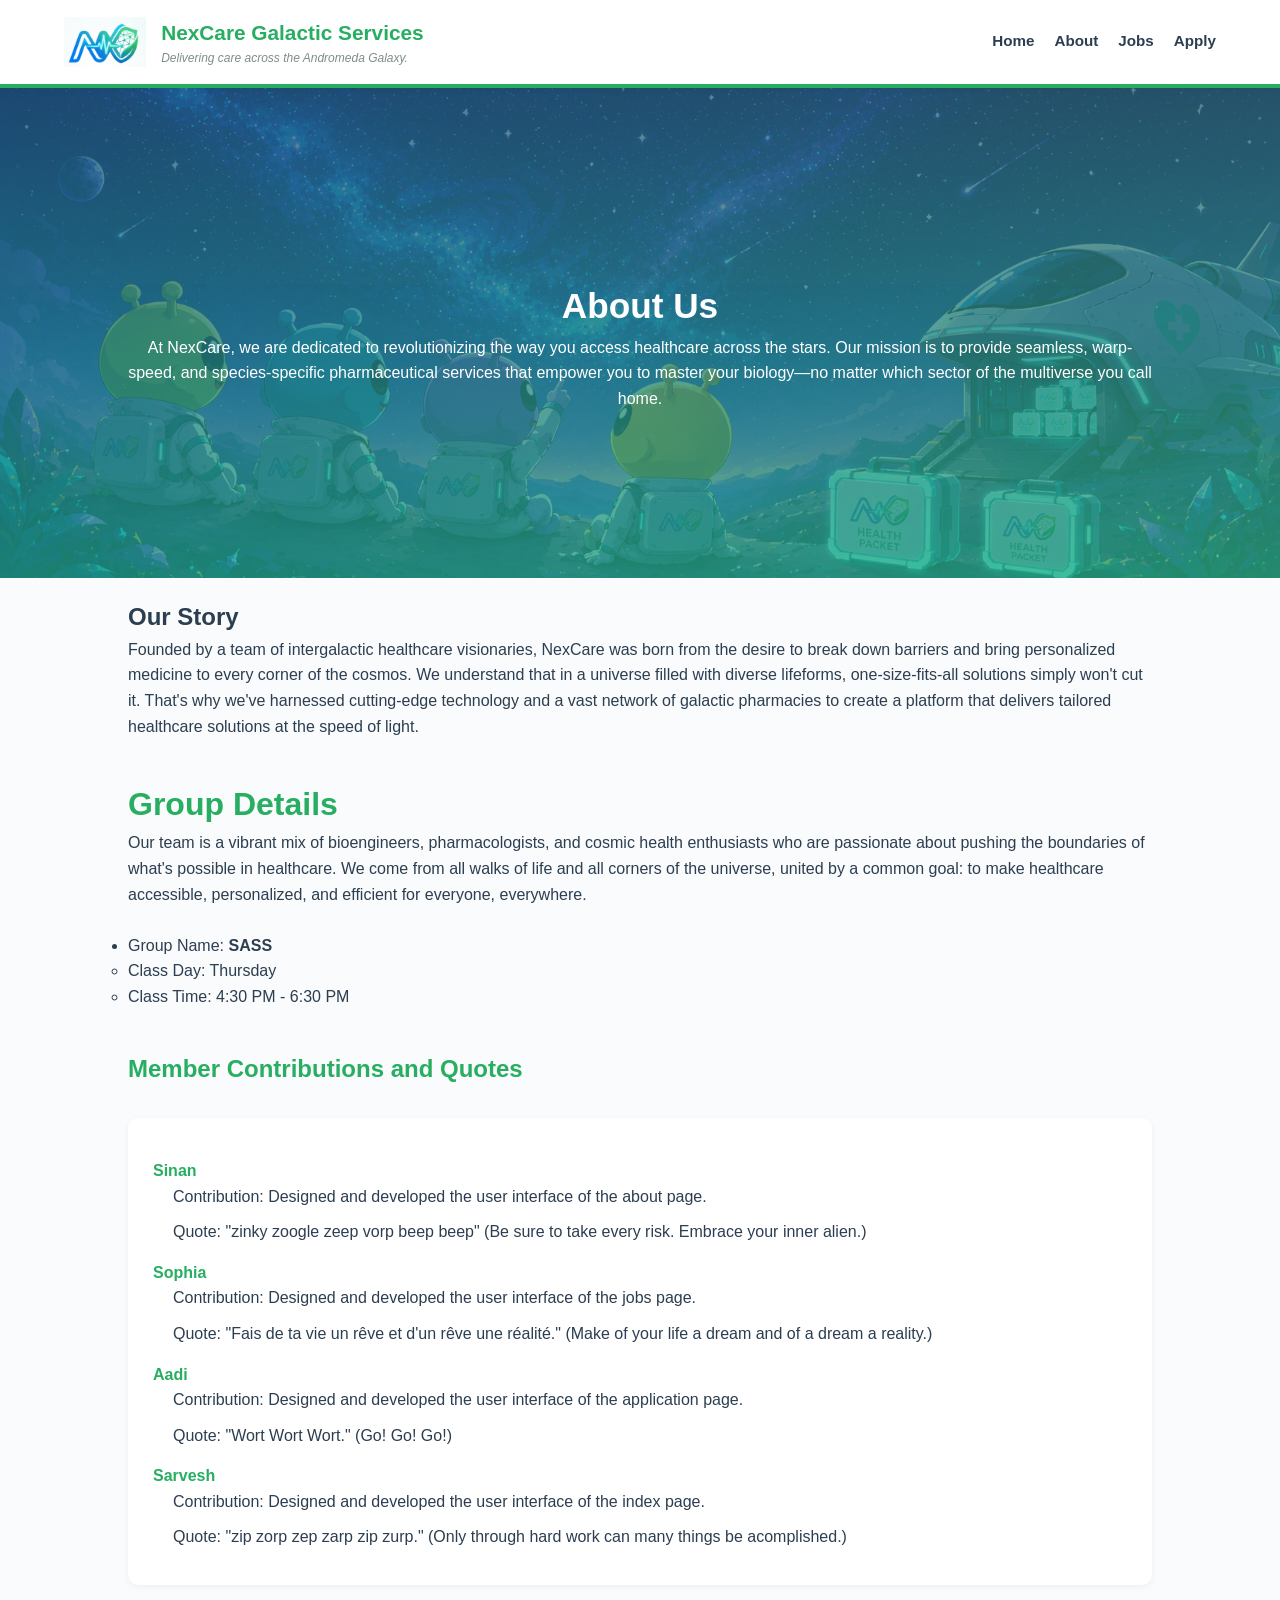
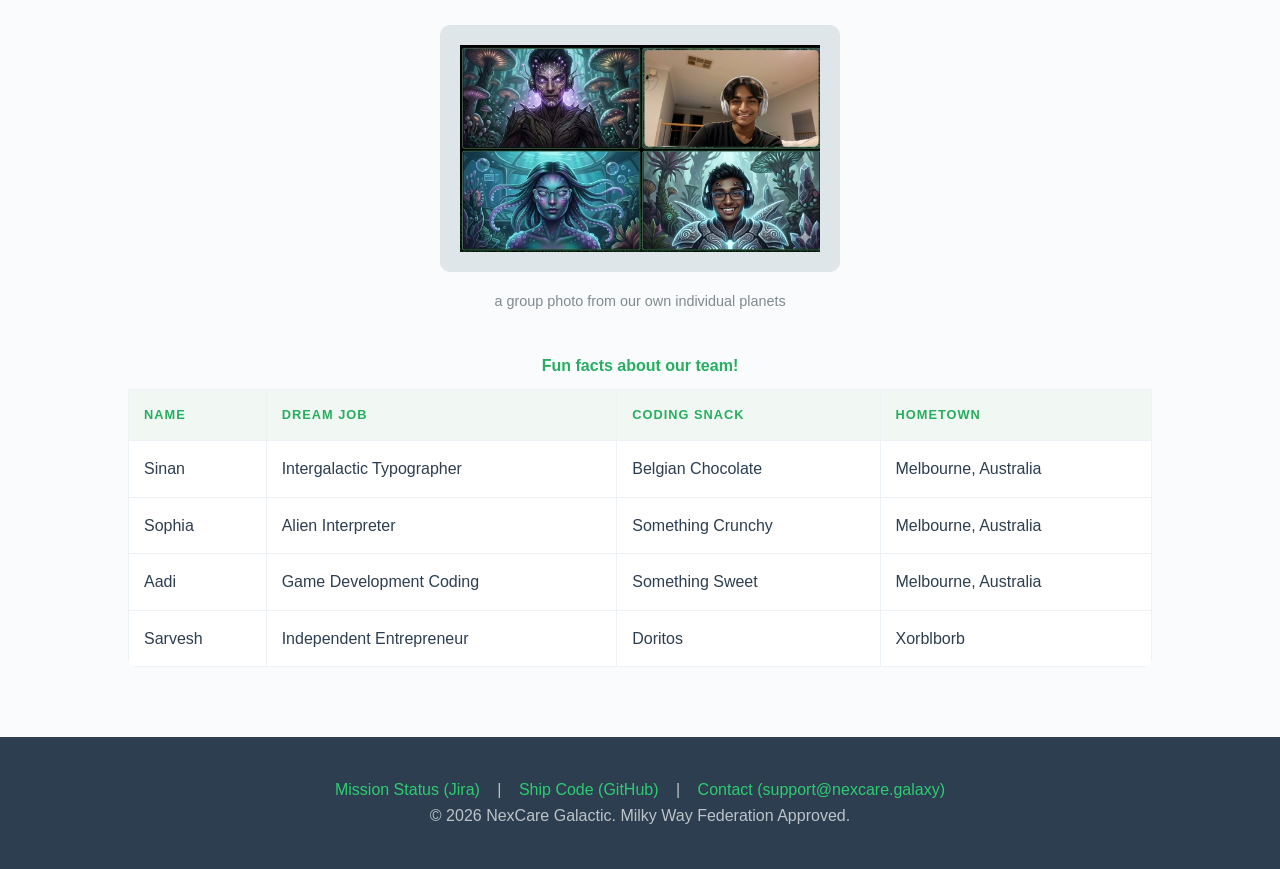
==== about.html @ 745fd5e4 "pulling Sinan's work into dev branch" ====
<!DOCTYPE html>
<html lang="en">
  <head>
    <meta charset="utf-8" />
    <meta name="description" content="About the company" />
    <meta name="keywords" content="About, company, team" />
    <meta name="author" content="Sinan, Sophia" />
    <title>About Us | NexCare Galactic Healthcare</title>
    <link rel="stylesheet" href="aboutstyle.css" />
  </head>
  
  <body>
    <link rel="stylesheet" href="aboutstyle.css">
</head>
<body>

    <header>
        <nav class="navbar">
            <div class="brand-area">
                <img src="logo.png" alt="NexCare Logo" class="logo-img">
                <div>
                    <h1 class="brand-name">NexCare Galactic Services</h1>
                    <p class="brand-slogan">Delivering care across the Andromeda Galaxy.</p>
                </div>
            </div>
                <ul class="nav-links">
                <li><a href="index.html">Home</a></li>
                <li><a href="about.html">About</a></li>
                <li><a href="jobs.html">Jobs</a></li>
                <li><a href="apply.html">Apply</a></li>
            </ul>
        </nav>
    </header>
<!-- Credit goes to Sarvesh for the header code -->

    <section class="hero-banner">
        <h2>About Us</h2>
        <p>At NexCare, we are dedicated to revolutionizing the way you access healthcare across the stars. Our mission is to provide seamless, warp-speed, and species-specific pharmaceutical services that empower you to master your biology—no matter which sector of the multiverse you call home.</p>
    </section>

    <main>
        <section class="catalog-section">
            <h2>Our Story</h2>
            <p>Founded by a team of intergalactic healthcare visionaries, NexCare was born from the desire to break down barriers and bring personalized medicine to every corner of the cosmos. We understand that in a universe filled with diverse lifeforms, one-size-fits-all solutions simply won't cut it. That's why we've harnessed cutting-edge technology and a vast network of galactic pharmacies to create a platform that delivers tailored healthcare solutions at the speed of light.</p>
        </section>

        <div class="catalog-section">
            <h1>Group Details</h1>
            <p>Our team is a vibrant mix of bioengineers, pharmacologists, and cosmic health enthusiasts who are passionate about pushing the boundaries of what's possible in healthcare. We come from all walks of life and all corners of the universe, united by a common goal: to make healthcare accessible, personalized, and efficient for everyone, everywhere.</p>
            <br>
            <ul>
              <li>Group Name: <strong>SASS</strong></li>
                <ul>
                    <li>Class Day: Thursday</li>
                    <li>Class Time: 4:30 PM - 6:30 PM</li>
                </ul>
            </ul>
        </div>
    </main>

        <section class="catalog-section"> <!-- Had to use AI to come up with a class name -->
            <h1>Member Contributions and Quotes</h1>
            
            <dl> 
                <dt><strong>Sinan</strong></dt> <!-- Used AI to help me with the description list element -->
                <dd>Contribution: Designed and developed the user interface of the about page.</dd>
                <dd>Quote: "zinky zoogle zeep vorp beep beep" (Be sure to take every risk. Embrace your inner alien.)</dd>

                <dt><strong>Sophia</strong></dt>
                <dd>Contribution: Designed and developed the user interface of the jobs page.</dd>
                <dd>Quote: "Fais de ta vie un rêve et d'un rêve une réalité." (Make of your life a dream and of a dream a reality.)</dd>

                <dt><strong>Aadi</strong></dt>
                <dd>Contribution: Designed and developed the user interface of the application page.</dd>
                <dd>Quote: "Wort Wort Wort." (Go! Go! Go!)</dd>

                <dt><strong>Sarvesh</strong></dt>
                <dd>Contribution: Designed and developed the user interface of the index page.</dd>
                <dd>Quote: "zip zorp zep zarp zip zurp." (Only through hard work can many things be acomplished.)</dd>
            </dl>

            <figure>
                <img src="banan.jpeg" alt="Team Photo" class="team-photo"> <!-- Used AI Generation for the image-->
                <figcaption>a group photo from our own individual planets</figcaption>
            </figure>

            <table>
                <caption>Fun facts about our team!</caption>
                <thead>
                    <tr>
                        <th>Name</th>
                        <th>Dream Job</th>
                        <th>Coding Snack</th>
                        <th>Hometown</th>
                    </tr>
                </thead>
                <tbody>
                    <tr>
                        <td>Sinan</td>
                        <td>Intergalactic Typographer</td>
                        <td>Belgian Chocolate</td>
                        <td>Melbourne, Australia</td>
                    </tr>
                    <tr>
                        <td>Sophia</td>
                        <td>Alien Interpreter</td>
                        <td>Something Crunchy</td>
                        <td>Melbourne, Australia</td>
                    </tr>
                    <tr>
                        <td>Aadi</td>
                        <td>Game Development Coding</td>
                        <td>Something Sweet</td>
                        <td>Melbourne, Australia</td>
                    </tr>
                    <tr>
                        <td>Sarvesh</td>
                        <td>Independent Entrepreneur</td>
                        <td>Doritos</td>
                        <td>Xorblborb</td>
                    </tr>
                </tbody>
            </table>
        </section>
        <footer>
            <div class="footer-links">
                <a href="initial.html">Mission Status (Jira)</a> |
                <a href="about.html">Ship Code (GitHub)</a> |
                <a href="contact.html">Contact (support@nexcare.galaxy)</a>
            </div>
            <p>&copy; 2026 NexCare Galactic. Milky Way Federation Approved.</p>
        </footer>
    </main>

</body>
</html>
---- aboutstyle.css ----
/* Credit goes to Sarvesh for the CSS styling. He got help from friends and minimal AI usage to complete it */

body {
    font-family: 'Segoe UI', Helvetica, sans-serif;
    margin: 0;
    padding: 0;
    background-color: #f4f4f4;
}

h1{
    color: #27ae60;
}

h3 {
    color: #27ae60;
    margin-top: 30px;
    margin-bottom: 15px;
}

        dl {
            background: white;
            padding: 25px;
            border-radius: 10px;
            box-shadow: 0 2px 6px rgba(0,0,0,0.05);
            margin-top: 30px;
        }

        dt {
            font-weight: bold;
            color: #27ae60;
            margin-top: 15px;
        }

        dd {
            margin-left: 20px;
            margin-bottom: 10px;
        }

        * {
            margin: 0;
            padding: 0;
            box-sizing: border-box;
            font-family: 'Segoe UI', Helvetica, sans-serif;
        }

        body {
            background-color: #f9fbfc;
            color: #2c3e50;
            line-height: 1.6;
        }

        /* Navigation Menu */
        header {
            background: #ffffff;
            border-bottom: 4px solid #27ae60;
            padding: 1rem 5%;
            position: sticky;
            top: 0;
            z-index: 1000;
            box-shadow: 0 2px 5px rgba(0,0,0,0.05);
        }

        nav {
            display: flex;
            justify-content: space-between;
            align-items: center;
        }

        .brand-area {
            display: flex;
            align-items: center;
            gap: 15px;
        }

        .brand-name {
            font-size: 1.3rem;
            color: #27ae60;
        }

        .brand-slogan {
            font-size: 0.75rem;
            color: #7f8c8d;
            font-style: italic;
        }

        .logo-img {
            height: 50px;
            width: auto;
        }

        .nav-links {
            list-style: none;
            display: flex;
        }

        .nav-links li { margin-left: 20px; }

        .nav-links a {
            text-decoration: none;
            color: #2c3e50;
            font-weight: 600;
            font-size: 0.95rem;
            padding-bottom: 3px;
        }

        .nav-links a::after {
            content: "";
            display: block;
            width: 0;
            height: 2px;
            background: #27ae60;
            transition: width 0.3s;
        }

        .nav-links a:hover::after {
            width: 100%;
        }

        /* Hero & Product Search */
        .hero-banner {
            background-image: linear-gradient(rgba(44, 62, 80, 0.7), rgba(39, 174, 96, 0.7)), url(aboutus.png);
            background-size: cover;
            background-position: 10% 90%;
            color: white;
            padding: 40px 10%;
            text-align: center;
            min-height: 490px;
            justify-content: center;
            align-items: center;
            /* Animation */
            position: relative;
            overflow:hidden;
        }

        .hero-banner::before {
            content: "";
            position: absolute;
            inset: 0;
            z-index: 0;

            background: linear-gradient(135deg, #1488D4, #41B7B1, #2fa6c2, #7FD3C8);
            background-size: 400% 40%;

            animation: gradientShift 2.5s ease infinite;
            opacity: 0.3; 
        }

        .hero-banner > * {
            position: relative;
            z-index: 1;
        }

        @keyframes gradientShift { /* Credit goes to the w3schools website*/
            0% { background-position: 0% 50%; }
            50% { background-position: 100% 50%; }
            100% { background-position: 0% 50%; }
        }

        .hero-banner h2 { font-size: 2.2rem; margin-top: 150px; }

        .search-container {
            margin-top: 25px;
            display: inline-block;
            background: white;
            padding: 5px;
            border-radius: 50px;
        }

        .search-container input {
            padding: 12px 25px;
            width: 350px;
            border: none;
            border-radius: 50px 0 0 50px;
            outline: none;
        }

        .search-container button {
            padding: 12px 30px;
            background: #2c3e50;
            color: white;
            border: none;
            border-radius: 50px;
            cursor: pointer;
            font-weight: bold;
            transition: background 0.3s;
        }

        .search-container button:hover { background: #1a252f; }

        /* Inventory Table */
        .catalog-section { padding: 20px 10%; }

        .product-table {
            width: 100%;
            border-collapse: collapse;
            margin-top: 20px;
            background: white;
            border-radius: 8px;
            overflow: hidden;
        }

        .product-table th, .product-table td {
            border: 1px solid #edf2f7;
            padding: 18px;
            text-align: left;
        }

        .product-table th {
            background-color: #f1f8f4;
            color: #27ae60;
            text-transform: uppercase;
            font-size: 0.8rem;
            letter-spacing: 1px;
        }

        .category-cell {
            background-color: #f9f9f9;
            font-weight: bold;
            text-align: center;
            vertical-align: middle;
            color: #7f8c8d;
        }

        /* Footer */
        footer {
            background: #2c3e50;
            color: #bdc3c7;
            padding: 40px 10%;
            margin-top: 50px;
            text-align: center;
        }

        .footer-links a {
            color: #2ecc71;
            text-decoration: none;
            margin: 0 13px;
        }

         figure {
            margin: 40px auto;
            text-align: center;
        }

        figure img {
            width: 60%;
            max-width: 400px;
            border-radius: 10px;
            background: #dfe6e9;
            padding: 20px;
        }

        figcaption {
            margin-top: 10px;
            font-size: 0.9rem;
            color: #7f8c8d;
        }

        table {
            width: 100%;
            border-collapse: collapse;
            margin-top: 25px;
            background: white;
            border-radius: 8px;
            overflow: hidden;
        }

        th, td {
            border: 1px solid #edf2f7;
            padding: 15px;
            text-align: left;
        }

        th {
            background-color: #f1f8f4;
            color: #27ae60;
            text-transform: uppercase;
            font-size: 0.8rem;
            letter-spacing: 1px;
        }

        caption {
            caption-side: top;
            font-weight: bold;
            color: #27ae60;
            margin-bottom: 10px;
        }
---- aboutstyle.css ----
/* Credit goes to Sarvesh for the CSS styling. He got help from friends and minimal AI usage to complete it */

body {
    font-family: 'Segoe UI', Helvetica, sans-serif;
    margin: 0;
    padding: 0;
    background-color: #f4f4f4;
}

h1{
    color: #27ae60;
}

h3 {
    color: #27ae60;
    margin-top: 30px;
    margin-bottom: 15px;
}

        dl {
            background: white;
            padding: 25px;
            border-radius: 10px;
            box-shadow: 0 2px 6px rgba(0,0,0,0.05);
            margin-top: 30px;
        }

        dt {
            font-weight: bold;
            color: #27ae60;
            margin-top: 15px;
        }

        dd {
            margin-left: 20px;
            margin-bottom: 10px;
        }

        * {
            margin: 0;
            padding: 0;
            box-sizing: border-box;
            font-family: 'Segoe UI', Helvetica, sans-serif;
        }

        body {
            background-color: #f9fbfc;
            color: #2c3e50;
            line-height: 1.6;
        }

        /* Navigation Menu */
        header {
            background: #ffffff;
            border-bottom: 4px solid #27ae60;
            padding: 1rem 5%;
            position: sticky;
            top: 0;
            z-index: 1000;
            box-shadow: 0 2px 5px rgba(0,0,0,0.05);
        }

        nav {
            display: flex;
            justify-content: space-between;
            align-items: center;
        }

        .brand-area {
            display: flex;
            align-items: center;
            gap: 15px;
        }

        .brand-name {
            font-size: 1.3rem;
            color: #27ae60;
        }

        .brand-slogan {
            font-size: 0.75rem;
            color: #7f8c8d;
            font-style: italic;
        }

        .logo-img {
            height: 50px;
            width: auto;
        }

        .nav-links {
            list-style: none;
            display: flex;
        }

        .nav-links li { margin-left: 20px; }

        .nav-links a {
            text-decoration: none;
            color: #2c3e50;
            font-weight: 600;
            font-size: 0.95rem;
            padding-bottom: 3px;
        }

        .nav-links a::after {
            content: "";
            display: block;
            width: 0;
            height: 2px;
            background: #27ae60;
            transition: width 0.3s;
        }

        .nav-links a:hover::after {
            width: 100%;
        }

        /* Hero & Product Search */
        .hero-banner {
            background-image: linear-gradient(rgba(44, 62, 80, 0.7), rgba(39, 174, 96, 0.7)), url(aboutus.png);
            background-size: cover;
            background-position: 10% 90%;
            color: white;
            padding: 40px 10%;
            text-align: center;
            min-height: 490px;
            justify-content: center;
            align-items: center;
            /* Animation */
            position: relative;
            overflow:hidden;
        }

        .hero-banner::before {
            content: "";
            position: absolute;
            inset: 0;
            z-index: 0;

            background: linear-gradient(135deg, #1488D4, #41B7B1, #2fa6c2, #7FD3C8);
            background-size: 400% 40%;

            animation: gradientShift 2.5s ease infinite;
            opacity: 0.3; 
        }

        .hero-banner > * {
            position: relative;
            z-index: 1;
        }

        @keyframes gradientShift { /* Credit goes to the w3schools website*/
            0% { background-position: 0% 50%; }
            50% { background-position: 100% 50%; }
            100% { background-position: 0% 50%; }
        }

        .hero-banner h2 { font-size: 2.2rem; margin-top: 150px; }

        .search-container {
            margin-top: 25px;
            display: inline-block;
            background: white;
            padding: 5px;
            border-radius: 50px;
        }

        .search-container input {
            padding: 12px 25px;
            width: 350px;
            border: none;
            border-radius: 50px 0 0 50px;
            outline: none;
        }

        .search-container button {
            padding: 12px 30px;
            background: #2c3e50;
            color: white;
            border: none;
            border-radius: 50px;
            cursor: pointer;
            font-weight: bold;
            transition: background 0.3s;
        }

        .search-container button:hover { background: #1a252f; }

        /* Inventory Table */
        .catalog-section { padding: 20px 10%; }

        .product-table {
            width: 100%;
            border-collapse: collapse;
            margin-top: 20px;
            background: white;
            border-radius: 8px;
            overflow: hidden;
        }

        .product-table th, .product-table td {
            border: 1px solid #edf2f7;
            padding: 18px;
            text-align: left;
        }

        .product-table th {
            background-color: #f1f8f4;
            color: #27ae60;
            text-transform: uppercase;
            font-size: 0.8rem;
            letter-spacing: 1px;
        }

        .category-cell {
            background-color: #f9f9f9;
            font-weight: bold;
            text-align: center;
            vertical-align: middle;
            color: #7f8c8d;
        }

        /* Footer */
        footer {
            background: #2c3e50;
            color: #bdc3c7;
            padding: 40px 10%;
            margin-top: 50px;
            text-align: center;
        }

        .footer-links a {
            color: #2ecc71;
            text-decoration: none;
            margin: 0 13px;
        }

         figure {
            margin: 40px auto;
            text-align: center;
        }

        figure img {
            width: 60%;
            max-width: 400px;
            border-radius: 10px;
            background: #dfe6e9;
            padding: 20px;
        }

        figcaption {
            margin-top: 10px;
            font-size: 0.9rem;
            color: #7f8c8d;
        }

        table {
            width: 100%;
            border-collapse: collapse;
            margin-top: 25px;
            background: white;
            border-radius: 8px;
            overflow: hidden;
        }

        th, td {
            border: 1px solid #edf2f7;
            padding: 15px;
            text-align: left;
        }

        th {
            background-color: #f1f8f4;
            color: #27ae60;
            text-transform: uppercase;
            font-size: 0.8rem;
            letter-spacing: 1px;
        }

        caption {
            caption-side: top;
            font-weight: bold;
            color: #27ae60;
            margin-bottom: 10px;
        }
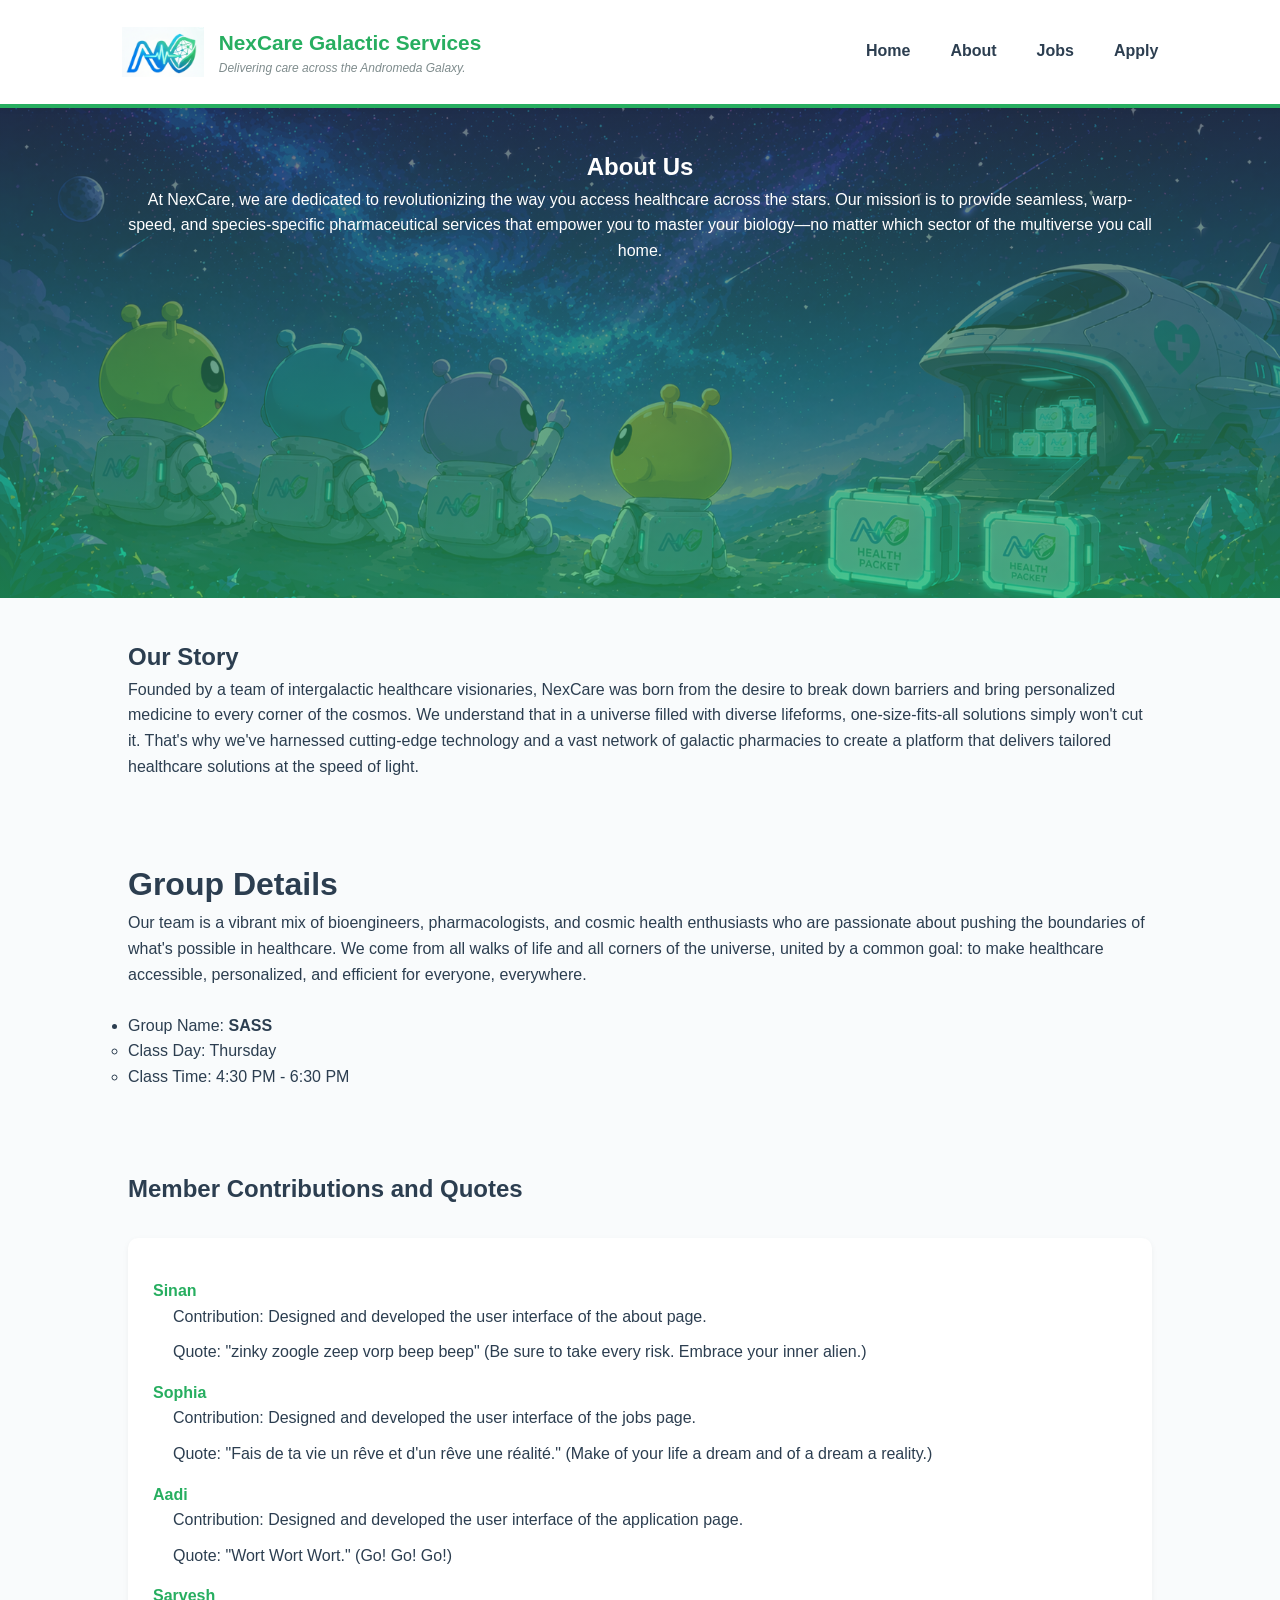
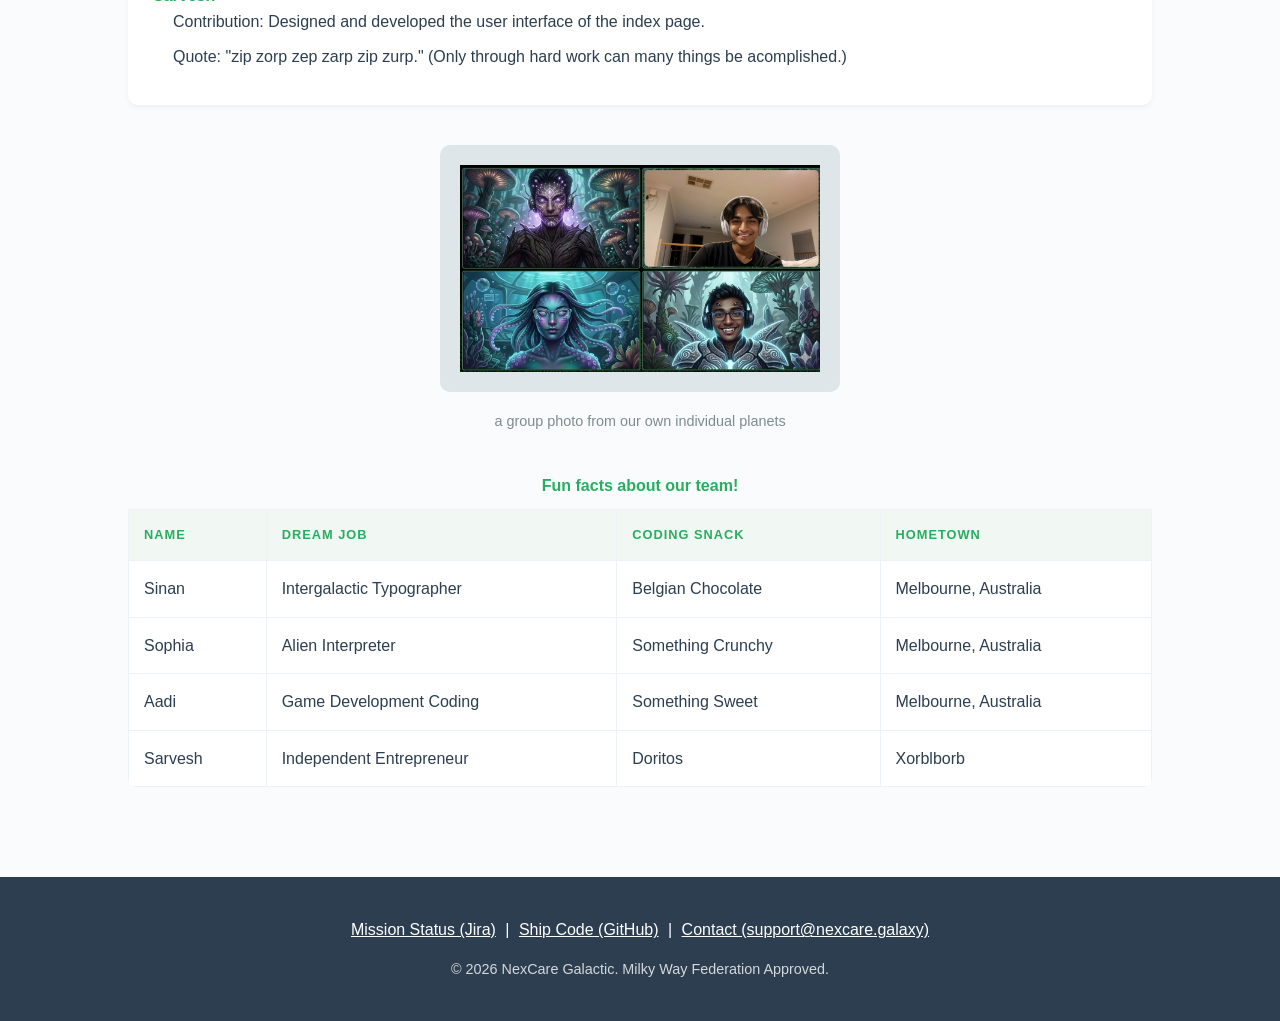
==== commit c742215a: "consolidated style sheets" ====
--- a/about.html
+++ b/about.html
@@ -6,18 +6,18 @@
     <meta name="keywords" content="About, company, team" />
     <meta name="author" content="Sinan, Sophia" />
     <title>About Us | NexCare Galactic Healthcare</title>
-    <link rel="stylesheet" href="aboutstyle.css" />
+    <link rel="stylesheet" href="style/style.css" />
   </head>
   
   <body>
-    <link rel="stylesheet" href="aboutstyle.css">
+    <link rel="stylesheet" href="style/style.css">
 </head>
 <body>
 
     <header>
         <nav class="navbar">
             <div class="brand-area">
-                <img src="logo.png" alt="NexCare Logo" class="logo-img">
+                <img src="images/logo.png" alt="NexCare Logo" class="logo-img">
                 <div>
                     <h1 class="brand-name">NexCare Galactic Services</h1>
                     <p class="brand-slogan">Delivering care across the Andromeda Galaxy.</p>
@@ -33,7 +33,7 @@
     </header>
 <!-- Credit goes to Sarvesh for the header code -->
 
-    <section class="hero-banner">
+    <section class="hero-banner-about">
         <h2>About Us</h2>
         <p>At NexCare, we are dedicated to revolutionizing the way you access healthcare across the stars. Our mission is to provide seamless, warp-speed, and species-specific pharmaceutical services that empower you to master your biology—no matter which sector of the multiverse you call home.</p>
     </section>
@@ -45,7 +45,7 @@
         </section>
 
         <div class="catalog-section">
-            <h1>Group Details</h1>
+            <h1 class ="h1-white">Group Details</h1>
             <p>Our team is a vibrant mix of bioengineers, pharmacologists, and cosmic health enthusiasts who are passionate about pushing the boundaries of what's possible in healthcare. We come from all walks of life and all corners of the universe, united by a common goal: to make healthcare accessible, personalized, and efficient for everyone, everywhere.</p>
             <br>
             <ul>
@@ -59,7 +59,7 @@
     </main>
 
         <section class="catalog-section"> <!-- Had to use AI to come up with a class name -->
-            <h1>Member Contributions and Quotes</h1>
+            <h1 class="h1-white">Member Contributions and Quotes</h1>
             
             <dl> 
                 <dt><strong>Sinan</strong></dt> <!-- Used AI to help me with the description list element -->
@@ -80,7 +80,7 @@
             </dl>
 
             <figure>
-                <img src="banan.jpeg" alt="Team Photo" class="team-photo"> <!-- Used AI Generation for the image-->
+                <img src="images/banan.jpeg" alt="Team Photo" class="team-photo"> <!-- Used AI Generation for the image-->
                 <figcaption>a group photo from our own individual planets</figcaption>
             </figure>
 
--- a/style/style.css
+++ b/style/style.css
@@ -0,0 +1,408 @@
+/* General Layout */
+* {
+  margin: 0;
+  padding: 0;
+  box-sizing: border-box;
+  font-family: "Segoe UI", Helvetica, sans-serif;
+}
+
+body {
+  background-color: #f9fbfc;
+  color: #2c3e50;
+  line-height: 1.6;
+}
+
+/* Header & Navigation */
+header {
+  background: #ffffff;
+  border-bottom: 4px solid #27ae60;
+  padding: 10px 5%;
+  position: sticky;
+  top: 0;
+  z-index: 1000;
+  box-shadow: 0 2px 5px rgba(0, 0, 0, 0.05);
+}
+
+.navbar {
+  display: flex;
+  justify-content: space-between;
+  align-items: center;
+  padding: 1rem 5%;
+}
+
+.brand-area {
+  display: flex;
+  align-items: center;
+  gap: 15px;
+}
+
+.logo-img {
+  height: 50px;
+  width: auto;
+}
+.logo-placeholder {
+  width: 45px;
+  height: 45px;
+  background: #27ae60;
+  color: white;
+  display: flex;
+  align-items: center;
+  justify-content: center;
+  font-weight: bold;
+  border-radius: 50%;
+  margin-right: 15px;
+}
+.brand-name {
+  font-size: 1.3rem;
+  color: #27ae60;
+}
+
+.brand-slogan {
+  font-size: 0.75rem;
+  color: #7f8c8d;
+  font-style: italic;
+}
+
+.nav-links {
+  display: flex;
+  list-style: none;
+  gap: 20px;
+}
+
+.nav-links li {
+  margin-left: 20px;
+}
+.nav-links a {
+  text-decoration: none;
+  color: #2c3e50;
+  font-weight: bold;
+}
+
+.nav-links a::after {
+  content: "";
+  display: block;
+  width: 0;
+  height: 2px;
+  background: #27ae60;
+  transition: width 0.3s;
+}
+
+.nav-links a:hover::after {
+  width: 100%;
+}
+/* Hero Banner */
+.hero-banner {
+  background-image: linear-gradient(rgba(44, 62, 80, 0.7), rgba(39, 174, 96, 0.7)), url(../images/content.png);
+  background-size: cover;
+  background-position: center;
+  background-repeat: no-repeat;
+  min-height: 400px;
+  display: flex;
+  flex-direction: column;
+  justify-content: center;
+  align-items: center;
+  color: white;
+  text-align: center;
+}
+
+ .hero-banner-about {
+            background-image: linear-gradient(rgba(44, 62, 80, 0.7), rgba(39, 174, 96, 0.7)), url(../images/aboutus.png);
+            background-size: cover;
+            background-position: 10% 90%;
+            color: white;
+            padding: 40px 10%;
+            text-align: center;
+            min-height: 490px;
+            justify-content: center;
+            align-items: center;
+            /* Animation */
+            position: relative;
+            overflow:hidden;
+        }
+
+/* Search Box */
+.search-container {
+  margin-top: 25px;
+  display: inline-block;
+  background: white;
+  padding: 5px;
+  border-radius: 50px;
+}
+
+.search-container input {
+  padding: 12px 25px;
+  width: 350px;
+  border: none;
+  border-radius: 50px 0 0 50px;
+  outline: none;
+}
+
+.search-container button {
+  padding: 12px 30px;
+  background: #2c3e50;
+  color: white;
+  border: none;
+  border-radius: 50px;
+  cursor: pointer;
+  font-weight: bold;
+}
+
+/* Content & Table */
+.catalog-section {
+  padding: 40px 10%;
+}
+
+.product-table {
+  width: 100%;
+  border-collapse: collapse;
+  margin-top: 20px;
+  background: white;
+}
+
+.product-table th,
+.product-table td {
+  border: 1px solid #edf2f7;
+  padding: 18px;
+  text-align: left;
+}
+
+.product-table th {
+  background-color: #f1f8f4;
+  color: #27ae60;
+}
+
+.category-cell {
+  background-color: #f9f9f9;
+  font-weight: bold;
+  text-align: center;
+}
+
+
+        aside.sidebar {
+            float: right;
+            width: 25%;
+            margin: 3rem;
+            padding: 1rem;
+            border: 1px solid #1a5c36;
+        }
+
+
+h1-white{
+    color: #feffff;
+    margin-bottom: 20px;
+}
+
+h3-jobs {
+    color: #1a5c36;
+    margin-top: 30px;
+    margin-bottom: 15px;
+}
+
+
+/* Footer Section - Updated Background */
+footer {
+  background: #2c3e50; /* Charcoal/Navy from your image */
+  color: #ffffff; /* Text changed to white for readability */
+  padding: 40px 10%;
+  margin-top: 50px;
+  text-align: center;
+}
+
+.footer-links {
+  margin-bottom: 15px;
+}
+
+.footer-links a {
+  color: #ffffff;
+  text-decoration: underline;
+  margin: 0 5px;
+}
+
+footer p {
+  font-size: 0.9rem;
+  opacity: 0.8;
+}
+
+/* Apply page CSS styling*/
+
+.applyhero {
+  /* 1. Hero banner on apply page settings*/
+  background-image: linear-gradient(rgb(68, 95, 123), rgb(44, 196, 107));
+  opacity: 100;
+
+  /* 2. Positioning Rules */
+  background-size: cover; /* Scales image to fill the entire section */
+  background-position: center; /* Keeps the middle of the photo visible */
+  background-repeat: no-repeat; /* Prevents the image from tiling */
+
+  /* 3. Sizing the Container */
+  min-height: 50%; /* Ensures the section is tall enough to see the graphic */
+  display: flex; /* Centers your text and search box */
+  flex-direction: column;
+  justify-content: center;
+  align-items: center;
+  color: white; /* Makes text white to pop against the dark background */
+
+  z-index: 1000;
+  position: sticky;
+  top: 11%;
+}
+
+.apply-sections {
+  /* 1. Colour settings for apply section titles */
+  background-color: #f1f3f4;
+
+  /* 2. Positioning Rules */
+  background-size: cover; /* Scales image to fill the entire section */
+  background-position: center; /* Keeps the middle of the photo visible */
+  background-repeat: no-repeat; /* Prevents the image from tiling */
+
+  /* 3. Sizing the Container */
+  min-height: 10%; /* Ensures the section is tall enough to see the graphic */
+  display: flex; /* Centers your text */
+  flex-direction: column;
+  justify-content: center;
+  align-items: center;
+  color: #2c3e50; /* text colour */
+
+  z-index: 999; /* forward positioning of each title section */
+  position: sticky;
+  top: 17%; /* determines how much of the top is visible due to scrolling up/down */
+}
+
+
+        dl {
+            background: white;
+            padding: 25px;
+            border-radius: 10px;
+            box-shadow: 0 2px 6px rgba(0,0,0,0.05);
+            margin-top: 30px;
+        }
+
+        dt {
+            font-weight: bold;
+            color: #27ae60;
+            margin-top: 15px;
+        }
+
+        dd {
+            margin-left: 20px;
+            margin-bottom: 10px;
+        }
+
+
+.apply-fields {
+  /* Settings for input fields on apply page */
+
+  width: 100%;
+  padding: 12px;
+  margin: 8px 0;
+  display: inline-block;
+  border: 1px solid #ccc;
+  border-radius: 4px;
+  box-sizing: border-box;
+  box-shadow: 0 2px 5px rgba(0, 0, 0, 0.05);
+}
+
+.apply-element {
+  /* Settings for groups of apply page elemets- title and field typically */
+
+  display: grid;
+  grid-template-columns: auto;
+  grid-template-rows: auto;
+  padding: 10px;
+}
+
+.apply-container {
+  /* Settings for overall sections on apply page */
+  display: grid;
+  grid-template-columns: 50% 50%;
+  grid-template-rows: auto auto auto;
+  padding: 10px;
+}
+
+textarea {
+  /* settings for display of textarea*/
+
+  width: 100%;
+  padding: 12px;
+  margin: 8px 0;
+  display: inline-block;
+  border: 1px solid #ccc;
+  border-radius: 4px;
+  box-sizing: border-box;
+  box-shadow: 0 2px 5px rgba(0, 0, 0, 0.05);
+}
+
+.apply-buttons {
+  /* Settings for buttons on apply page */
+  display: flex;
+  flex-direction: row;
+  justify-content: space-evenly;
+  align-items: center;
+}
+
+figure {
+            margin: 40px auto;
+            text-align: center;
+        }
+
+        figure img {
+            width: 60%;
+            max-width: 400px;
+            border-radius: 10px;
+            background: #dfe6e9;
+            padding: 20px;
+        }
+
+        figcaption {
+            margin-top: 10px;
+            font-size: 0.9rem;
+            color: #7f8c8d;
+        }
+
+        table {
+            width: 100%;
+            border-collapse: collapse;
+            margin-top: 25px;
+            background: white;
+            border-radius: 8px;
+            overflow: hidden;
+        }
+
+        th, td {
+            border: 1px solid #edf2f7;
+            padding: 15px;
+            text-align: left;
+        }
+
+        th {
+            background-color: #f1f8f4;
+            color: #27ae60;
+            text-transform: uppercase;
+            font-size: 0.8rem;
+            letter-spacing: 1px;
+        }
+
+        caption {
+            caption-side: top;
+            font-weight: bold;
+            color: #27ae60;
+            margin-bottom: 10px;
+        }
+
+        .job-container {
+    display: grid;
+    flex-direction: row;
+    flex-wrap: nowrap;
+    justify-content: space-evenly;
+    align-items: stretch;
+    row-gap: 5;
+    gap: 2rem;
+}
+
+.job-card {
+    flex: 1;
+    border: 1px solid #ddd;
+    padding: 1rem;
+}
--- a/style/style.css
+++ b/style/style.css
@@ -0,0 +1,408 @@
+/* General Layout */
+* {
+  margin: 0;
+  padding: 0;
+  box-sizing: border-box;
+  font-family: "Segoe UI", Helvetica, sans-serif;
+}
+
+body {
+  background-color: #f9fbfc;
+  color: #2c3e50;
+  line-height: 1.6;
+}
+
+/* Header & Navigation */
+header {
+  background: #ffffff;
+  border-bottom: 4px solid #27ae60;
+  padding: 10px 5%;
+  position: sticky;
+  top: 0;
+  z-index: 1000;
+  box-shadow: 0 2px 5px rgba(0, 0, 0, 0.05);
+}
+
+.navbar {
+  display: flex;
+  justify-content: space-between;
+  align-items: center;
+  padding: 1rem 5%;
+}
+
+.brand-area {
+  display: flex;
+  align-items: center;
+  gap: 15px;
+}
+
+.logo-img {
+  height: 50px;
+  width: auto;
+}
+.logo-placeholder {
+  width: 45px;
+  height: 45px;
+  background: #27ae60;
+  color: white;
+  display: flex;
+  align-items: center;
+  justify-content: center;
+  font-weight: bold;
+  border-radius: 50%;
+  margin-right: 15px;
+}
+.brand-name {
+  font-size: 1.3rem;
+  color: #27ae60;
+}
+
+.brand-slogan {
+  font-size: 0.75rem;
+  color: #7f8c8d;
+  font-style: italic;
+}
+
+.nav-links {
+  display: flex;
+  list-style: none;
+  gap: 20px;
+}
+
+.nav-links li {
+  margin-left: 20px;
+}
+.nav-links a {
+  text-decoration: none;
+  color: #2c3e50;
+  font-weight: bold;
+}
+
+.nav-links a::after {
+  content: "";
+  display: block;
+  width: 0;
+  height: 2px;
+  background: #27ae60;
+  transition: width 0.3s;
+}
+
+.nav-links a:hover::after {
+  width: 100%;
+}
+/* Hero Banner */
+.hero-banner {
+  background-image: linear-gradient(rgba(44, 62, 80, 0.7), rgba(39, 174, 96, 0.7)), url(../images/content.png);
+  background-size: cover;
+  background-position: center;
+  background-repeat: no-repeat;
+  min-height: 400px;
+  display: flex;
+  flex-direction: column;
+  justify-content: center;
+  align-items: center;
+  color: white;
+  text-align: center;
+}
+
+ .hero-banner-about {
+            background-image: linear-gradient(rgba(44, 62, 80, 0.7), rgba(39, 174, 96, 0.7)), url(../images/aboutus.png);
+            background-size: cover;
+            background-position: 10% 90%;
+            color: white;
+            padding: 40px 10%;
+            text-align: center;
+            min-height: 490px;
+            justify-content: center;
+            align-items: center;
+            /* Animation */
+            position: relative;
+            overflow:hidden;
+        }
+
+/* Search Box */
+.search-container {
+  margin-top: 25px;
+  display: inline-block;
+  background: white;
+  padding: 5px;
+  border-radius: 50px;
+}
+
+.search-container input {
+  padding: 12px 25px;
+  width: 350px;
+  border: none;
+  border-radius: 50px 0 0 50px;
+  outline: none;
+}
+
+.search-container button {
+  padding: 12px 30px;
+  background: #2c3e50;
+  color: white;
+  border: none;
+  border-radius: 50px;
+  cursor: pointer;
+  font-weight: bold;
+}
+
+/* Content & Table */
+.catalog-section {
+  padding: 40px 10%;
+}
+
+.product-table {
+  width: 100%;
+  border-collapse: collapse;
+  margin-top: 20px;
+  background: white;
+}
+
+.product-table th,
+.product-table td {
+  border: 1px solid #edf2f7;
+  padding: 18px;
+  text-align: left;
+}
+
+.product-table th {
+  background-color: #f1f8f4;
+  color: #27ae60;
+}
+
+.category-cell {
+  background-color: #f9f9f9;
+  font-weight: bold;
+  text-align: center;
+}
+
+
+        aside.sidebar {
+            float: right;
+            width: 25%;
+            margin: 3rem;
+            padding: 1rem;
+            border: 1px solid #1a5c36;
+        }
+
+
+h1-white{
+    color: #feffff;
+    margin-bottom: 20px;
+}
+
+h3-jobs {
+    color: #1a5c36;
+    margin-top: 30px;
+    margin-bottom: 15px;
+}
+
+
+/* Footer Section - Updated Background */
+footer {
+  background: #2c3e50; /* Charcoal/Navy from your image */
+  color: #ffffff; /* Text changed to white for readability */
+  padding: 40px 10%;
+  margin-top: 50px;
+  text-align: center;
+}
+
+.footer-links {
+  margin-bottom: 15px;
+}
+
+.footer-links a {
+  color: #ffffff;
+  text-decoration: underline;
+  margin: 0 5px;
+}
+
+footer p {
+  font-size: 0.9rem;
+  opacity: 0.8;
+}
+
+/* Apply page CSS styling*/
+
+.applyhero {
+  /* 1. Hero banner on apply page settings*/
+  background-image: linear-gradient(rgb(68, 95, 123), rgb(44, 196, 107));
+  opacity: 100;
+
+  /* 2. Positioning Rules */
+  background-size: cover; /* Scales image to fill the entire section */
+  background-position: center; /* Keeps the middle of the photo visible */
+  background-repeat: no-repeat; /* Prevents the image from tiling */
+
+  /* 3. Sizing the Container */
+  min-height: 50%; /* Ensures the section is tall enough to see the graphic */
+  display: flex; /* Centers your text and search box */
+  flex-direction: column;
+  justify-content: center;
+  align-items: center;
+  color: white; /* Makes text white to pop against the dark background */
+
+  z-index: 1000;
+  position: sticky;
+  top: 11%;
+}
+
+.apply-sections {
+  /* 1. Colour settings for apply section titles */
+  background-color: #f1f3f4;
+
+  /* 2. Positioning Rules */
+  background-size: cover; /* Scales image to fill the entire section */
+  background-position: center; /* Keeps the middle of the photo visible */
+  background-repeat: no-repeat; /* Prevents the image from tiling */
+
+  /* 3. Sizing the Container */
+  min-height: 10%; /* Ensures the section is tall enough to see the graphic */
+  display: flex; /* Centers your text */
+  flex-direction: column;
+  justify-content: center;
+  align-items: center;
+  color: #2c3e50; /* text colour */
+
+  z-index: 999; /* forward positioning of each title section */
+  position: sticky;
+  top: 17%; /* determines how much of the top is visible due to scrolling up/down */
+}
+
+
+        dl {
+            background: white;
+            padding: 25px;
+            border-radius: 10px;
+            box-shadow: 0 2px 6px rgba(0,0,0,0.05);
+            margin-top: 30px;
+        }
+
+        dt {
+            font-weight: bold;
+            color: #27ae60;
+            margin-top: 15px;
+        }
+
+        dd {
+            margin-left: 20px;
+            margin-bottom: 10px;
+        }
+
+
+.apply-fields {
+  /* Settings for input fields on apply page */
+
+  width: 100%;
+  padding: 12px;
+  margin: 8px 0;
+  display: inline-block;
+  border: 1px solid #ccc;
+  border-radius: 4px;
+  box-sizing: border-box;
+  box-shadow: 0 2px 5px rgba(0, 0, 0, 0.05);
+}
+
+.apply-element {
+  /* Settings for groups of apply page elemets- title and field typically */
+
+  display: grid;
+  grid-template-columns: auto;
+  grid-template-rows: auto;
+  padding: 10px;
+}
+
+.apply-container {
+  /* Settings for overall sections on apply page */
+  display: grid;
+  grid-template-columns: 50% 50%;
+  grid-template-rows: auto auto auto;
+  padding: 10px;
+}
+
+textarea {
+  /* settings for display of textarea*/
+
+  width: 100%;
+  padding: 12px;
+  margin: 8px 0;
+  display: inline-block;
+  border: 1px solid #ccc;
+  border-radius: 4px;
+  box-sizing: border-box;
+  box-shadow: 0 2px 5px rgba(0, 0, 0, 0.05);
+}
+
+.apply-buttons {
+  /* Settings for buttons on apply page */
+  display: flex;
+  flex-direction: row;
+  justify-content: space-evenly;
+  align-items: center;
+}
+
+figure {
+            margin: 40px auto;
+            text-align: center;
+        }
+
+        figure img {
+            width: 60%;
+            max-width: 400px;
+            border-radius: 10px;
+            background: #dfe6e9;
+            padding: 20px;
+        }
+
+        figcaption {
+            margin-top: 10px;
+            font-size: 0.9rem;
+            color: #7f8c8d;
+        }
+
+        table {
+            width: 100%;
+            border-collapse: collapse;
+            margin-top: 25px;
+            background: white;
+            border-radius: 8px;
+            overflow: hidden;
+        }
+
+        th, td {
+            border: 1px solid #edf2f7;
+            padding: 15px;
+            text-align: left;
+        }
+
+        th {
+            background-color: #f1f8f4;
+            color: #27ae60;
+            text-transform: uppercase;
+            font-size: 0.8rem;
+            letter-spacing: 1px;
+        }
+
+        caption {
+            caption-side: top;
+            font-weight: bold;
+            color: #27ae60;
+            margin-bottom: 10px;
+        }
+
+        .job-container {
+    display: grid;
+    flex-direction: row;
+    flex-wrap: nowrap;
+    justify-content: space-evenly;
+    align-items: stretch;
+    row-gap: 5;
+    gap: 2rem;
+}
+
+.job-card {
+    flex: 1;
+    border: 1px solid #ddd;
+    padding: 1rem;
+}
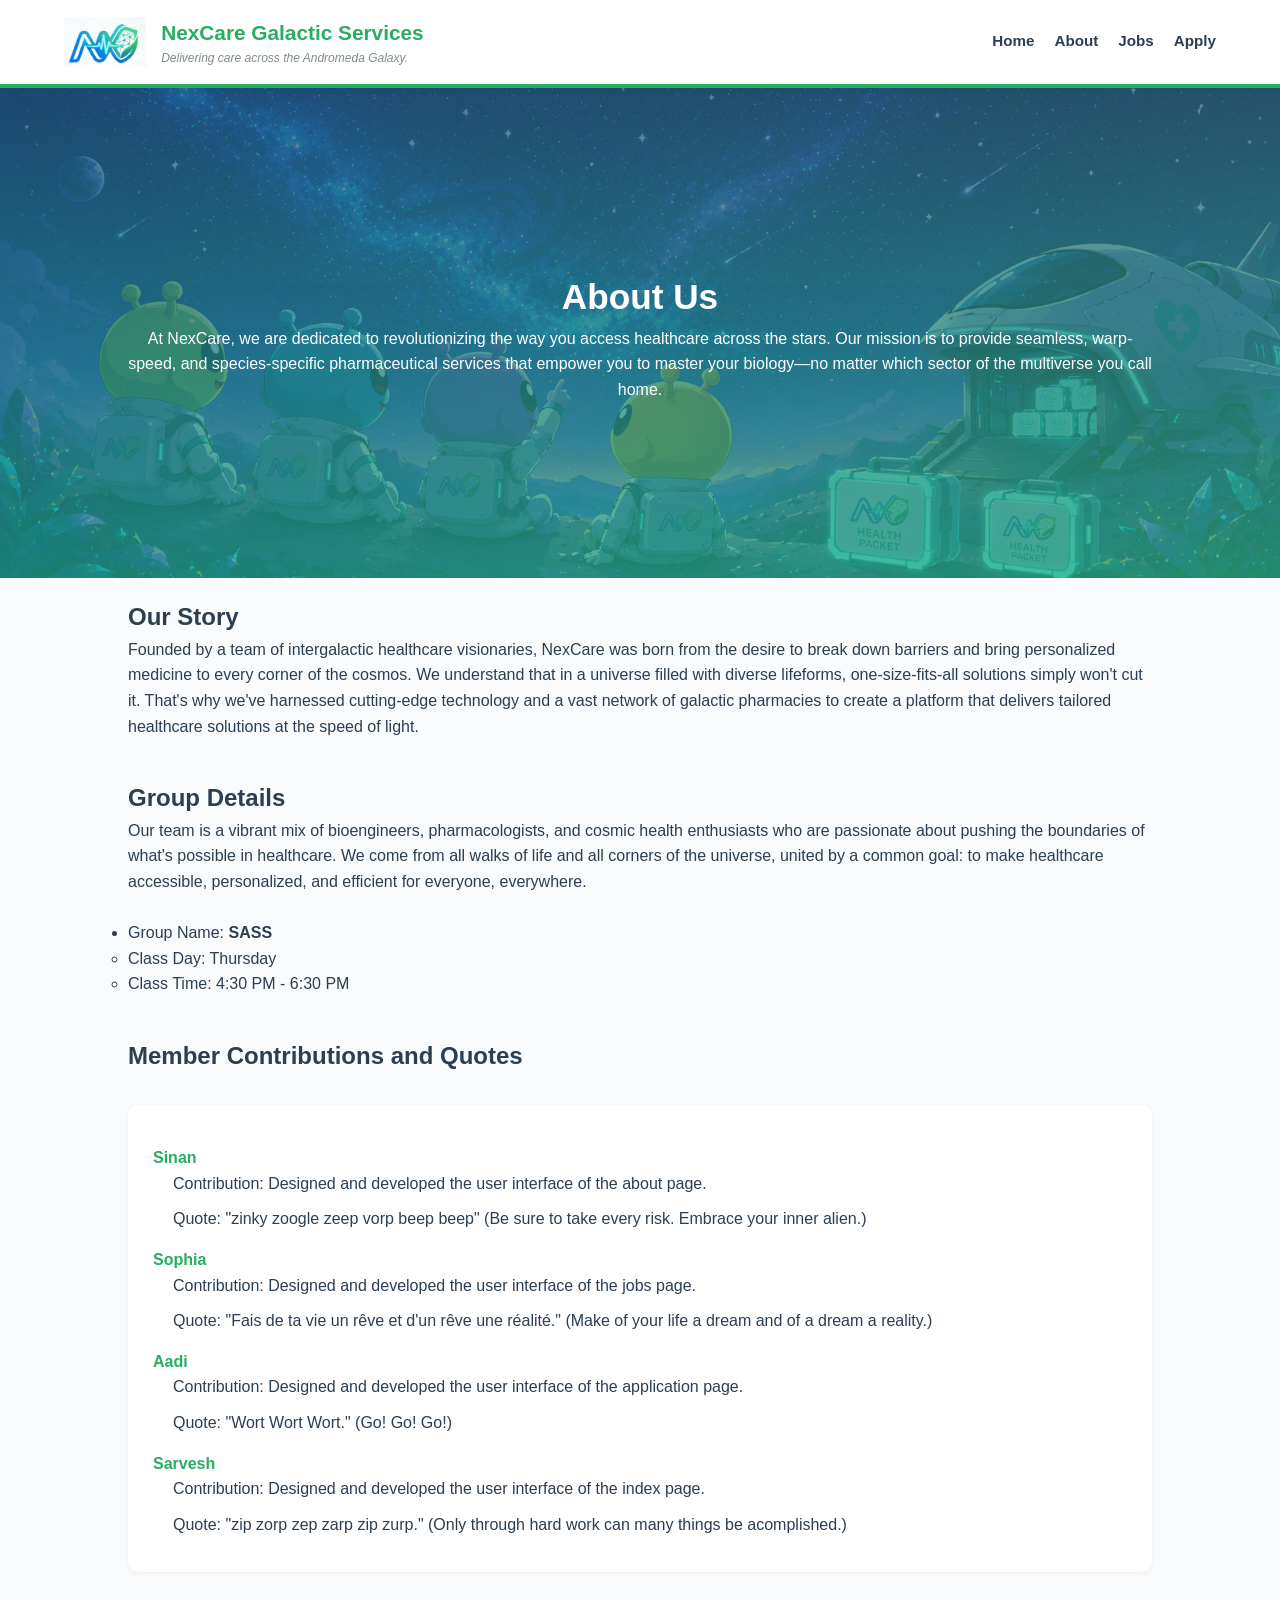
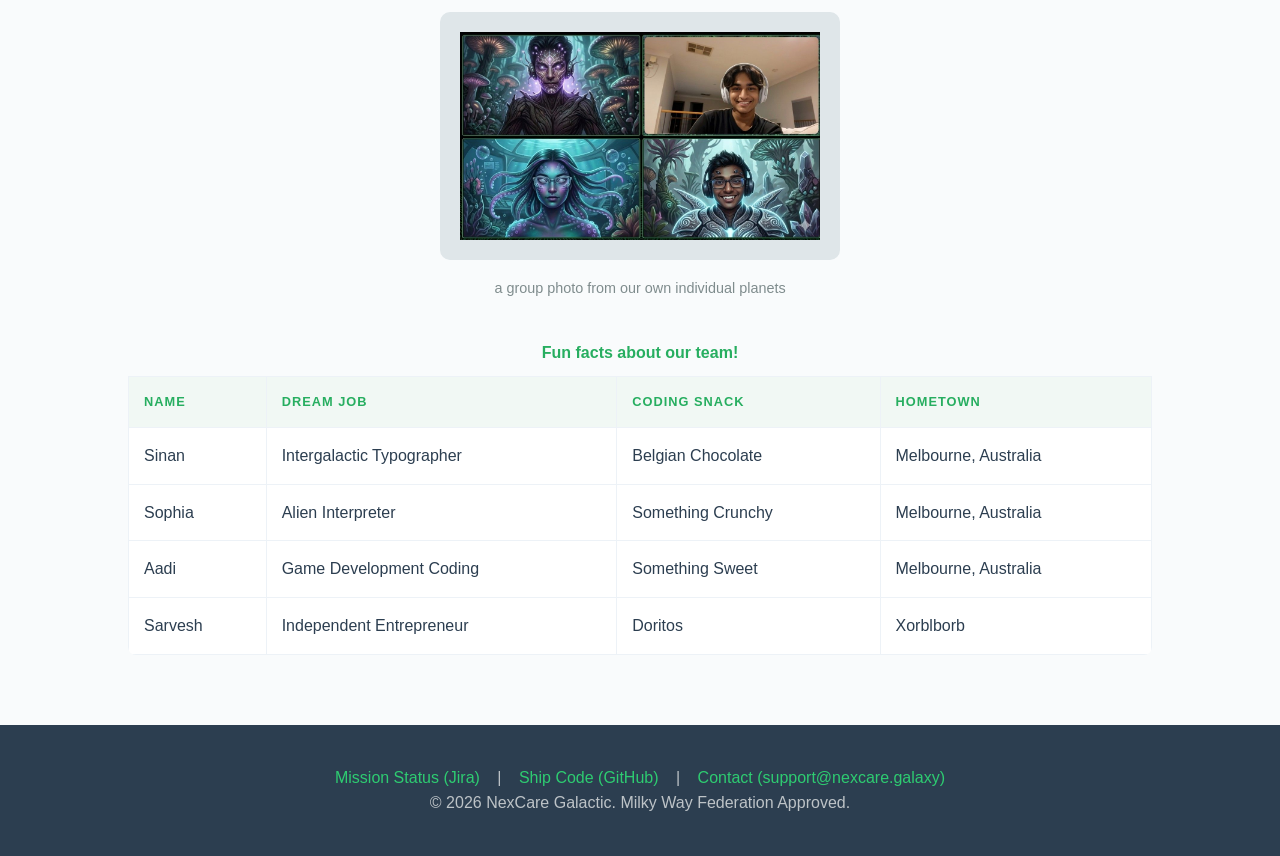
==== commit c7deab70: "Entered validated code. Last commit!!" ====
--- a/about.html
+++ b/about.html
@@ -1,29 +1,25 @@
 <!DOCTYPE html>
 <html lang="en">
-  <head>
+<head>
     <meta charset="utf-8" />
     <meta name="description" content="About the company" />
     <meta name="keywords" content="About, company, team" />
     <meta name="author" content="Sinan, Sophia" />
     <title>About Us | NexCare Galactic Healthcare</title>
-    <link rel="stylesheet" href="style/style.css" />
-  </head>
-  
-  <body>
-    <link rel="stylesheet" href="style/style.css">
+    <link rel="stylesheet" href="aboutstyle.css" />
 </head>
+
 <body>
-
     <header>
         <nav class="navbar">
             <div class="brand-area">
-                <img src="images/logo.png" alt="NexCare Logo" class="logo-img">
+                <img src="logo.png" alt="NexCare Logo" class="logo-img">
                 <div>
-                    <h1 class="brand-name">NexCare Galactic Services</h1>
+                    <p class="brand-name">NexCare Galactic Services</p>
                     <p class="brand-slogan">Delivering care across the Andromeda Galaxy.</p>
                 </div>
             </div>
-                <ul class="nav-links">
+            <ul class="nav-links">
                 <li><a href="index.html">Home</a></li>
                 <li><a href="about.html">About</a></li>
                 <li><a href="jobs.html">Jobs</a></li>
@@ -31,10 +27,9 @@
             </ul>
         </nav>
     </header>
-<!-- Credit goes to Sarvesh for the header code -->
 
-    <section class="hero-banner-about">
-        <h2>About Us</h2>
+    <section class="hero-banner">
+        <h1>About Us</h1>
         <p>At NexCare, we are dedicated to revolutionizing the way you access healthcare across the stars. Our mission is to provide seamless, warp-speed, and species-specific pharmaceutical services that empower you to master your biology—no matter which sector of the multiverse you call home.</p>
     </section>
 
@@ -45,24 +40,24 @@
         </section>
 
         <div class="catalog-section">
-            <h1 class ="h1-white">Group Details</h1>
+            <h2>Group Details</h2>
             <p>Our team is a vibrant mix of bioengineers, pharmacologists, and cosmic health enthusiasts who are passionate about pushing the boundaries of what's possible in healthcare. We come from all walks of life and all corners of the universe, united by a common goal: to make healthcare accessible, personalized, and efficient for everyone, everywhere.</p>
             <br>
             <ul>
-              <li>Group Name: <strong>SASS</strong></li>
-                <ul>
-                    <li>Class Day: Thursday</li>
-                    <li>Class Time: 4:30 PM - 6:30 PM</li>
-                </ul>
+                <li>Group Name: <strong>SASS</strong>
+                    <ul>
+                        <li>Class Day: Thursday</li>
+                        <li>Class Time: 4:30 PM - 6:30 PM</li>
+                    </ul>
+                </li>
             </ul>
         </div>
-    </main>
 
-        <section class="catalog-section"> <!-- Had to use AI to come up with a class name -->
-            <h1 class="h1-white">Member Contributions and Quotes</h1>
+        <section class="catalog-section">
+            <h2>Member Contributions and Quotes</h2>
             
             <dl> 
-                <dt><strong>Sinan</strong></dt> <!-- Used AI to help me with the description list element -->
+                <dt><strong>Sinan</strong></dt>
                 <dd>Contribution: Designed and developed the user interface of the about page.</dd>
                 <dd>Quote: "zinky zoogle zeep vorp beep beep" (Be sure to take every risk. Embrace your inner alien.)</dd>
 
@@ -80,7 +75,7 @@
             </dl>
 
             <figure>
-                <img src="images/banan.jpeg" alt="Team Photo" class="team-photo"> <!-- Used AI Generation for the image-->
+                <img src="banan.jpeg" alt="Team Photo" class="team-photo">
                 <figcaption>a group photo from our own individual planets</figcaption>
             </figure>
 
@@ -122,15 +117,16 @@
                 </tbody>
             </table>
         </section>
-        <footer>
-            <div class="footer-links">
-                <a href="initial.html">Mission Status (Jira)</a> |
-                <a href="about.html">Ship Code (GitHub)</a> |
-                <a href="contact.html">Contact (support@nexcare.galaxy)</a>
-            </div>
-            <p>&copy; 2026 NexCare Galactic. Milky Way Federation Approved.</p>
-        </footer>
     </main>
 
+    <footer>
+        <div class="footer-links">
+            <a href="initial.html">Mission Status (Jira)</a> |
+            <a href="about.html">Ship Code (GitHub)</a> |
+            <a href="contact.html">Contact (support@nexcare.galaxy)</a>
+        </div>
+        <p>&copy; 2026 NexCare Galactic. Milky Way Federation Approved.</p>
+    </footer>
+
 </body>
-</html>
+</html>
--- a/aboutstyle.css
+++ b/aboutstyle.css
@@ -0,0 +1,292 @@
+
+/* Credit goes to Sarvesh for the CSS styling. He got help from friends and minimal AI usage to complete it */
+
+body {
+    font-family: 'Segoe UI', Helvetica, sans-serif;
+    margin: 0;
+    padding: 0;
+    background-color: #f4f4f4;
+}
+
+h1 {
+    color: #ffffff;
+}
+
+h3 {
+    color: #27ae60;
+    margin-top: 30px;
+    margin-bottom: 15px;
+}
+
+        dl {
+            background: white;
+            padding: 25px;
+            border-radius: 10px;
+            box-shadow: 0 2px 6px rgba(0,0,0,0.05);
+            margin-top: 30px;
+        }
+
+        dt {
+            font-weight: bold;
+            color: #27ae60;
+            margin-top: 15px;
+        }
+
+        dd {
+            margin-left: 20px;
+            margin-bottom: 10px;
+        }
+
+        * {
+            margin: 0;
+            padding: 0;
+            box-sizing: border-box;
+            font-family: 'Segoe UI', Helvetica, sans-serif;
+        }
+
+        body {
+            background-color: #f9fbfc;
+            color: #2c3e50;
+            line-height: 1.6;
+        }
+
+        /* Navigation Menu */
+        header {
+            background: #ffffff;
+            border-bottom: 4px solid #27ae60;
+            padding: 1rem 5%;
+            position: sticky;
+            top: 0;
+            z-index: 1000;
+            box-shadow: 0 2px 5px rgba(0,0,0,0.05);
+        }
+
+        nav {
+            display: flex;
+            justify-content: space-between;
+            align-items: center;
+        }
+
+        .brand-area {
+            display: flex;
+            align-items: center;
+            gap: 15px;
+        }
+
+        .brand-name {
+            font-size: 1.3rem;
+            color: #27ae60;
+            font-weight: bold;
+        }
+
+        .brand-slogan {
+            font-size: 0.75rem;
+            color: #7f8c8d;
+            font-style: italic;
+        }
+
+        .logo-img {
+            height: 50px;
+            width: auto;
+        }
+
+        .nav-links {
+            list-style: none;
+            display: flex;
+        }
+
+        .nav-links li { margin-left: 20px; }
+
+        .nav-links a {
+            text-decoration: none;
+            color: #2c3e50;
+            font-weight: 600;
+            font-size: 0.95rem;
+            padding-bottom: 3px;
+        }
+
+        .nav-links a::after {
+            content: "";
+            display: block;
+            width: 0;
+            height: 2px;
+            background: #27ae60;
+            transition: width 0.3s;
+        }
+
+        .nav-links a:hover::after {
+            width: 100%;
+        }
+
+        /* Hero & Product Search */
+        .hero-banner {
+            background-image: linear-gradient(rgba(44, 62, 80, 0.7), rgba(39, 174, 96, 0.7)), url(aboutus.png);
+            background-size: cover;
+            background-position: 10% 90%;
+            color: white;
+            padding: 40px 10%;
+            text-align: center;
+            min-height: 490px;
+
+            display: flex;
+            flex-direction: column;
+
+            justify-content: center;
+            align-items: center;
+            /* Animation */
+            position: relative;
+            overflow:hidden;
+        }
+
+        .hero-banner::before {
+            content: "";
+            position: absolute;
+            inset: 0;
+            z-index: 0;
+
+            background: linear-gradient(135deg, #1488D4, #41B7B1, #2fa6c2, #7FD3C8);
+            background-size: 400% 40%;
+
+            animation: gradientShift 2.5s ease infinite;
+            opacity: 0.3; 
+        }
+
+        .hero-banner > * {
+            position: relative;
+            z-index: 1;
+        }
+
+        @keyframes gradientShift { /* Credit goes to the w3schools website*/
+            0% { background-position: 0% 50%; }
+            50% { background-position: 100% 50%; }
+            100% { background-position: 0% 50%; }
+        }
+
+        .hero-banner h1 { font-size: 2.2rem; margin-top: 5px; }
+
+        .search-container {
+            margin-top: 25px;
+            display: inline-block;
+            background: white;
+            padding: 5px;
+            border-radius: 50px;
+        }
+
+        .search-container input {
+            padding: 12px 25px;
+            width: 350px;
+            border: none;
+            border-radius: 50px 0 0 50px;
+            outline: none;
+        }
+
+        .search-container button {
+            padding: 12px 30px;
+            background: #2c3e50;
+            color: white;
+            border: none;
+            border-radius: 50px;
+            cursor: pointer;
+            font-weight: bold;
+            transition: background 0.3s;
+        }
+
+        .search-container button:hover { background: #1a252f; }
+
+        /* Inventory Table */
+        .catalog-section { padding: 20px 10%; }
+
+        .product-table {
+            width: 100%;
+            border-collapse: collapse;
+            margin-top: 20px;
+            background: white;
+            border-radius: 8px;
+            overflow: hidden;
+        }
+
+        .product-table th, .product-table td {
+            border: 1px solid #edf2f7;
+            padding: 18px;
+            text-align: left;
+        }
+
+        .product-table th {
+            background-color: #f1f8f4;
+            color: #27ae60;
+            text-transform: uppercase;
+            font-size: 0.8rem;
+            letter-spacing: 1px;
+        }
+
+        .category-cell {
+            background-color: #f9f9f9;
+            font-weight: bold;
+            text-align: center;
+            vertical-align: middle;
+            color: #7f8c8d;
+        }
+
+        /* Footer */
+        footer {
+            background: #2c3e50;
+            color: #bdc3c7;
+            padding: 40px 10%;
+            margin-top: 50px;
+            text-align: center;
+        }
+
+        .footer-links a {
+            color: #2ecc71;
+            text-decoration: none;
+            margin: 0 13px;
+        }
+
+         figure {
+            margin: 40px auto;
+            text-align: center;
+        }
+
+        figure img {
+            width: 60%;
+            max-width: 400px;
+            border-radius: 10px;
+            background: #dfe6e9;
+            padding: 20px;
+        }
+
+        figcaption {
+            margin-top: 10px;
+            font-size: 0.9rem;
+            color: #7f8c8d;
+        }
+
+        table {
+            width: 100%;
+            border-collapse: collapse;
+            margin-top: 25px;
+            background: white;
+            border-radius: 8px;
+            overflow: hidden;
+        }
+
+        th, td {
+            border: 1px solid #edf2f7;
+            padding: 15px;
+            text-align: left;
+        }
+
+        th {
+            background-color: #f1f8f4;
+            color: #27ae60;
+            text-transform: uppercase;
+            font-size: 0.8rem;
+            letter-spacing: 1px;
+        }
+
+        caption {
+            caption-side: top;
+            font-weight: bold;
+            color: #27ae60;
+            margin-bottom: 10px;
+        }
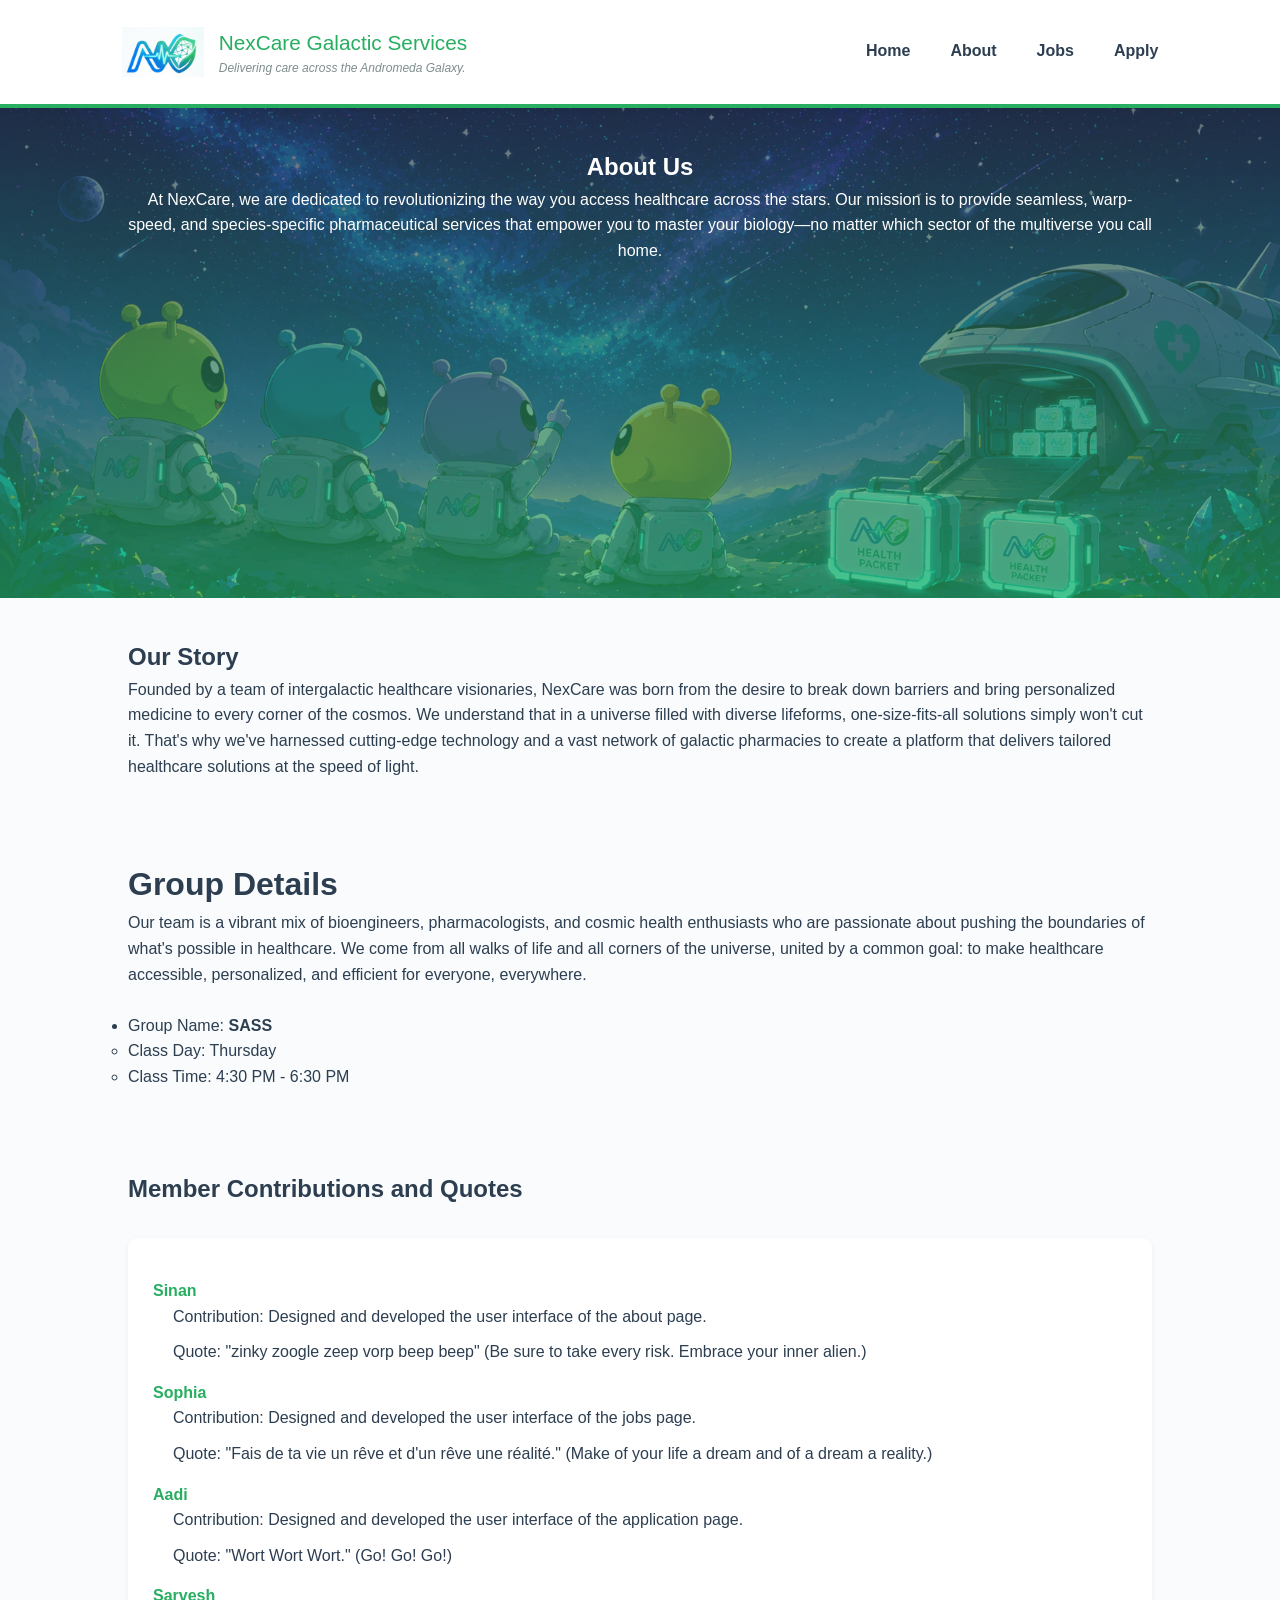
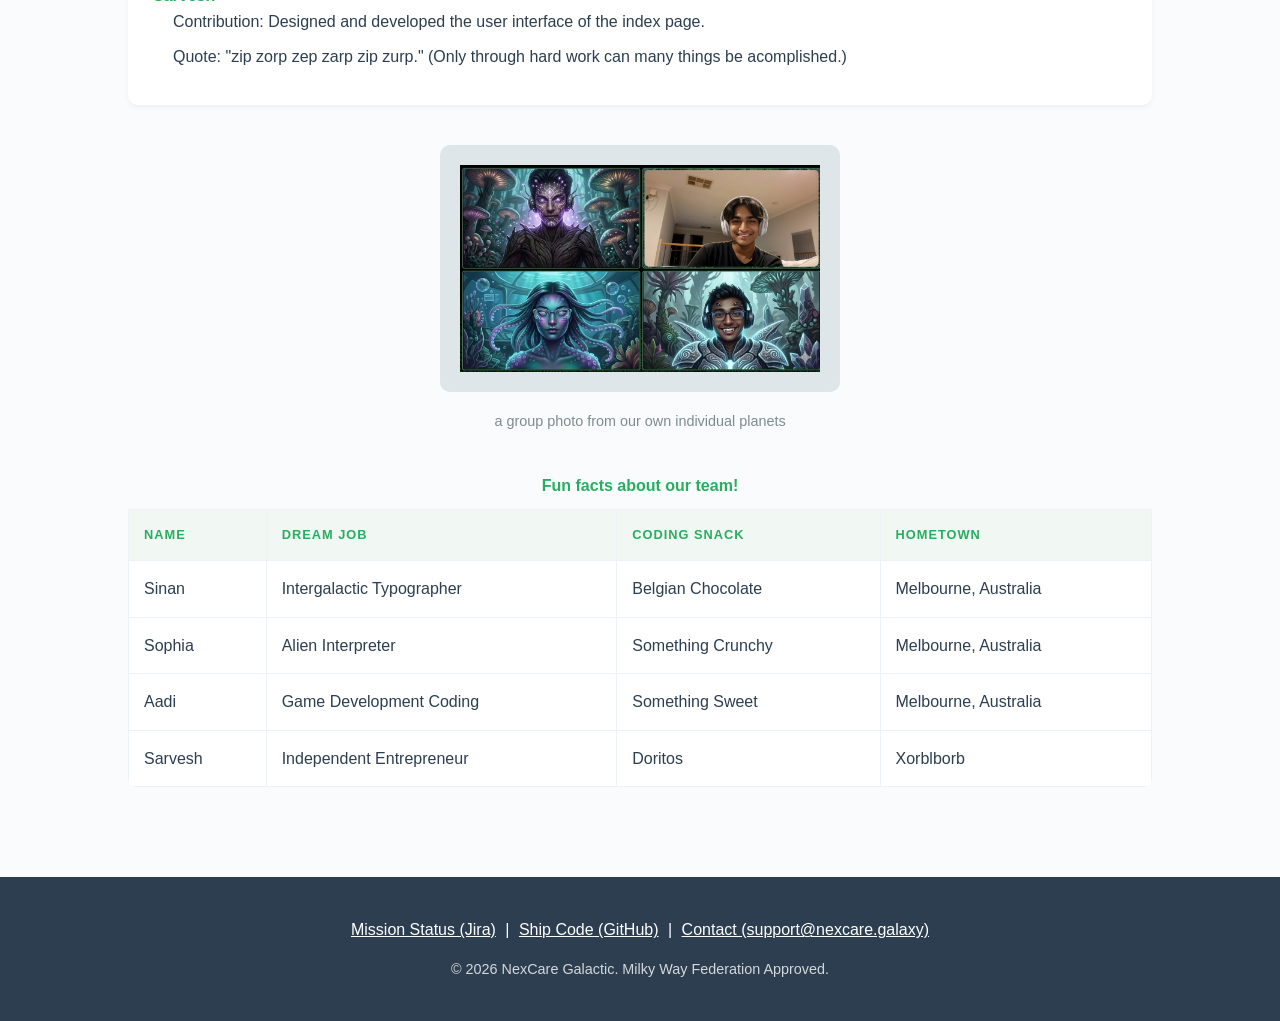
==== commit 59274bcc: "pulling Sinan's code" ====
--- a/about.html
+++ b/about.html
@@ -6,14 +6,14 @@
     <meta name="keywords" content="About, company, team" />
     <meta name="author" content="Sinan, Sophia" />
     <title>About Us | NexCare Galactic Healthcare</title>
-    <link rel="stylesheet" href="aboutstyle.css" />
-</head>
+    <link rel="stylesheet" href="style/style.css" />
+  </head>
 
 <body>
     <header>
         <nav class="navbar">
             <div class="brand-area">
-                <img src="logo.png" alt="NexCare Logo" class="logo-img">
+                <img src="images/logo.png" alt="NexCare Logo" class="logo-img">
                 <div>
                     <p class="brand-name">NexCare Galactic Services</p>
                     <p class="brand-slogan">Delivering care across the Andromeda Galaxy.</p>
@@ -28,8 +28,8 @@
         </nav>
     </header>
 
-    <section class="hero-banner">
-        <h1>About Us</h1>
+    <section class="hero-banner-about">
+        <h2>About Us</h2>
         <p>At NexCare, we are dedicated to revolutionizing the way you access healthcare across the stars. Our mission is to provide seamless, warp-speed, and species-specific pharmaceutical services that empower you to master your biology—no matter which sector of the multiverse you call home.</p>
     </section>
 
@@ -40,7 +40,7 @@
         </section>
 
         <div class="catalog-section">
-            <h2>Group Details</h2>
+            <h1 class ="h1-white">Group Details</h1>
             <p>Our team is a vibrant mix of bioengineers, pharmacologists, and cosmic health enthusiasts who are passionate about pushing the boundaries of what's possible in healthcare. We come from all walks of life and all corners of the universe, united by a common goal: to make healthcare accessible, personalized, and efficient for everyone, everywhere.</p>
             <br>
             <ul>
@@ -53,8 +53,8 @@
             </ul>
         </div>
 
-        <section class="catalog-section">
-            <h2>Member Contributions and Quotes</h2>
+        <section class="catalog-section"> <!-- Had to use AI to come up with a class name -->
+            <h1 class="h1-white">Member Contributions and Quotes</h1>
             
             <dl> 
                 <dt><strong>Sinan</strong></dt>
@@ -75,7 +75,7 @@
             </dl>
 
             <figure>
-                <img src="banan.jpeg" alt="Team Photo" class="team-photo">
+                <img src="images/banan.jpeg" alt="Team Photo" class="team-photo"> <!-- Used AI Generation for the image-->
                 <figcaption>a group photo from our own individual planets</figcaption>
             </figure>
 
--- a/style/style.css
+++ b/style/style.css
@@ -0,0 +1,421 @@
+/* General Layout */
+* {
+  margin: 0;
+  padding: 0;
+  box-sizing: border-box;
+  font-family: "Segoe UI", Helvetica, sans-serif;
+}
+
+body {
+  background-color: #f9fbfc;
+  color: #2c3e50;
+  line-height: 1.6;
+}
+
+/* Header & Navigation */
+header {
+  background: #ffffff;
+  border-bottom: 4px solid #27ae60;
+  padding: 10px 5%;
+  position: sticky;
+  top: 0;
+  z-index: 1000;
+  box-shadow: 0 2px 5px rgba(0, 0, 0, 0.05);
+}
+
+.navbar {
+  display: flex;
+  justify-content: space-between;
+  align-items: center;
+  padding: 1rem 5%;
+}
+
+.brand-area {
+  display: flex;
+  align-items: center;
+  gap: 15px;
+}
+
+.logo-img {
+  height: 50px;
+  width: auto;
+}
+.logo-placeholder {
+  width: 45px;
+  height: 45px;
+  background: #27ae60;
+  color: white;
+  display: flex;
+  align-items: center;
+  justify-content: center;
+  font-weight: bold;
+  border-radius: 50%;
+  margin-right: 15px;
+}
+.brand-name {
+  font-size: 1.3rem;
+  color: #27ae60;
+}
+
+.brand-slogan {
+  font-size: 0.75rem;
+  color: #7f8c8d;
+  font-style: italic;
+}
+
+.nav-links {
+  display: flex;
+  list-style: none;
+  gap: 20px;
+}
+
+.nav-links li {
+  margin-left: 20px;
+}
+.nav-links a {
+  text-decoration: none;
+  color: #2c3e50;
+  font-weight: bold;
+}
+
+.nav-links a::after {
+  content: "";
+  display: block;
+  width: 0;
+  height: 2px;
+  background: #27ae60;
+  transition: width 0.3s;
+}
+
+.nav-links a:hover::after {
+  width: 100%;
+}
+/* Hero Banner */
+.hero-banner {
+  background-image: linear-gradient(rgba(44, 62, 80, 0.7), rgba(39, 174, 96, 0.7)), url(../images/content.png);
+  background-size: cover;
+  background-position: center;
+  background-repeat: no-repeat;
+  min-height: 400px;
+  display: flex;
+  flex-direction: column;
+  justify-content: center;
+  align-items: center;
+  color: white;
+  text-align: center;
+}
+
+ .hero-banner-about {
+            background-image: linear-gradient(rgba(44, 62, 80, 0.7), rgba(39, 174, 96, 0.7)), url(../images/aboutus.png);
+            background-size: cover;
+            background-position: 10% 90%;
+            color: white;
+            padding: 40px 10%;
+            text-align: center;
+            min-height: 490px;
+            justify-content: center;
+            align-items: center;
+            /* Animation */
+            position: relative;
+            overflow:hidden;
+        }
+
+/* Search Box */
+.search-container {
+  margin-top: 25px;
+  display: inline-block;
+  background: white;
+  padding: 5px;
+  border-radius: 50px;
+}
+
+.search-container input {
+  padding: 12px 25px;
+  width: 350px;
+  border: none;
+  border-radius: 50px 0 0 50px;
+  outline: none;
+}
+
+.search-container button {
+  padding: 12px 30px;
+  background: #2c3e50;
+  color: white;
+  border: none;
+  border-radius: 50px;
+  cursor: pointer;
+  font-weight: bold;
+}
+
+/* Content & Table */
+.catalog-section {
+  padding: 40px 10%;
+}
+
+.product-table {
+  width: 100%;
+  border-collapse: collapse;
+  margin-top: 20px;
+  background: white;
+}
+
+.product-table th,
+.product-table td {
+  border: 1px solid #edf2f7;
+  padding: 18px;
+  text-align: left;
+}
+
+.product-table th {
+  background-color: #f1f8f4;
+  color: #27ae60;
+}
+
+.category-cell {
+  background-color: #f9f9f9;
+  font-weight: bold;
+  text-align: center;
+}
+
+
+        aside.sidebar {
+            float: right;
+            width: 25%;
+            margin: 3rem;
+            padding: 1rem;
+            border: 1px solid #1a5c36;
+        }
+
+
+h1-white{
+    color: #feffff;
+    margin-bottom: 20px;
+}
+
+h3-jobs {
+    color: #1a5c36;
+    margin-top: 30px;
+    margin-bottom: 15px;
+}
+
+
+/* Footer Section - Updated Background */
+footer {
+  background: #2c3e50; /* Charcoal/Navy from your image */
+  color: #ffffff; /* Text changed to white for readability */
+  padding: 40px 10%;
+  margin-top: 50px;
+  text-align: center;
+}
+
+.footer-links {
+  margin-bottom: 15px;
+}
+
+.footer-links a {
+  color: #ffffff;
+  text-decoration: underline;
+  margin: 0 5px;
+}
+
+footer p {
+  font-size: 0.9rem;
+  opacity: 0.8;
+}
+
+/* Apply page CSS styling*/
+
+.applyhero {
+  /* 1. Hero banner on apply page settings*/
+  background-image: linear-gradient(rgb(68, 95, 123), rgb(44, 196, 107));
+  opacity: 100;
+
+  /* 2. Positioning Rules */
+  background-size: cover; /* Scales image to fill the entire section */
+  background-position: center; /* Keeps the middle of the photo visible */
+  background-repeat: no-repeat; /* Prevents the image from tiling */
+
+  /* 3. Sizing the Container */
+  min-height: 50%; /* Ensures the section is tall enough to see the graphic */
+  display: flex; /* Centers your text and search box */
+  flex-direction: column;
+  justify-content: center;
+  align-items: center;
+  color: white; /* Makes text white to pop against the dark background */
+
+  z-index: 1000;
+  position: sticky;
+  top: 11%;
+}
+
+.apply-sections {
+  /* 1. Colour settings for apply section titles */
+  background-color: #f1f3f4;
+
+  /* 2. Positioning Rules */
+  background-size: cover; /* Scales image to fill the entire section */
+  background-position: center; /* Keeps the middle of the photo visible */
+  background-repeat: no-repeat; /* Prevents the image from tiling */
+
+  /* 3. Sizing the Container */
+  min-height: 10%; /* Ensures the section is tall enough to see the graphic */
+  display: flex; /* Centers your text */
+  flex-direction: column;
+  justify-content: center;
+  align-items: center;
+  color: #2c3e50; /* text colour */
+
+  z-index: 999; /* forward positioning of each title section */
+  position: sticky;
+  top: 17%; /* determines how much of the top is visible due to scrolling up/down */
+}
+
+
+        dl {
+            background: white;
+            padding: 25px;
+            border-radius: 10px;
+            box-shadow: 0 2px 6px rgba(0,0,0,0.05);
+            margin-top: 30px;
+        }
+
+        dt {
+            font-weight: bold;
+            color: #27ae60;
+            margin-top: 15px;
+        }
+
+        dd {
+            margin-left: 20px;
+            margin-bottom: 10px;
+        }
+
+
+.apply-fields {
+  /* Settings for input fields on apply page */
+
+  width: 100%;
+  padding: 12px;
+  margin: 8px 0;
+  display: inline-block;
+  border: 1px solid #ccc;
+  border-radius: 4px;
+  box-sizing: border-box;
+  box-shadow: 0 2px 5px rgba(0, 0, 0, 0.05);
+}
+
+.apply-element {
+  /* Settings for groups of apply page elemets- title and field typically */
+
+  display: grid;
+  grid-template-columns: auto;
+  grid-template-rows: auto;
+  padding: 10px;
+}
+
+.apply-container {
+  /* Settings for overall sections on apply page */
+  display: grid;
+  grid-template-columns: 50% 50%;
+  grid-template-rows: auto auto auto;
+  padding: 10px;
+}
+
+textarea {
+  /* settings for display of textarea*/
+
+  width: 100%;
+  padding: 12px;
+  margin: 8px 0;
+  display: inline-block;
+  border: 1px solid #ccc;
+  border-radius: 4px;
+  box-sizing: border-box;
+  box-shadow: 0 2px 5px rgba(0, 0, 0, 0.05);
+}
+
+.apply-buttons {
+  /* Settings for buttons on apply page */
+  display: flex;
+  flex-direction: row;
+  justify-content: space-evenly;
+  align-items: center;
+}
+
+figure {
+            margin: 40px auto;
+            text-align: center;
+        }
+
+        figure img {
+            width: 60%;
+            max-width: 400px;
+            border-radius: 10px;
+            background: #dfe6e9;
+            padding: 20px;
+        }
+
+        figcaption {
+            margin-top: 10px;
+            font-size: 0.9rem;
+            color: #7f8c8d;
+        }
+
+        table {
+            width: 100%;
+            border-collapse: collapse;
+            margin-top: 25px;
+            background: white;
+            border-radius: 8px;
+            overflow: hidden;
+        }
+
+        th, td {
+            border: 1px solid #edf2f7;
+            padding: 15px;
+            text-align: left;
+        }
+
+        th {
+            background-color: #f1f8f4;
+            color: #27ae60;
+            text-transform: uppercase;
+            font-size: 0.8rem;
+            letter-spacing: 1px;
+        }
+
+        caption {
+            caption-side: top;
+            font-weight: bold;
+            color: #27ae60;
+            margin-bottom: 10px;
+        }
+
+        .job-container {
+    display: grid;
+    flex-direction: row;
+    flex-wrap: nowrap;
+    justify-content: space-evenly;
+    align-items: stretch;
+    row-gap: 5;
+    gap: 2rem;
+}
+
+.job-card {
+    flex: 1;
+    border: 1px solid #ddd;
+    padding: 1rem;
+}
+
+.copyright {
+    font-size: 0.85rem;
+    opacity: 0.7;
+}
+.acknowledgement {
+    max-width: 800px;
+    margin: 0 auto 30px auto;
+    font-size: 0.95rem;
+    line-height: 1.8;
+    border-bottom: 1px solid rgba(255, 255, 255, 0.1);
+    padding-bottom: 25px;
+}
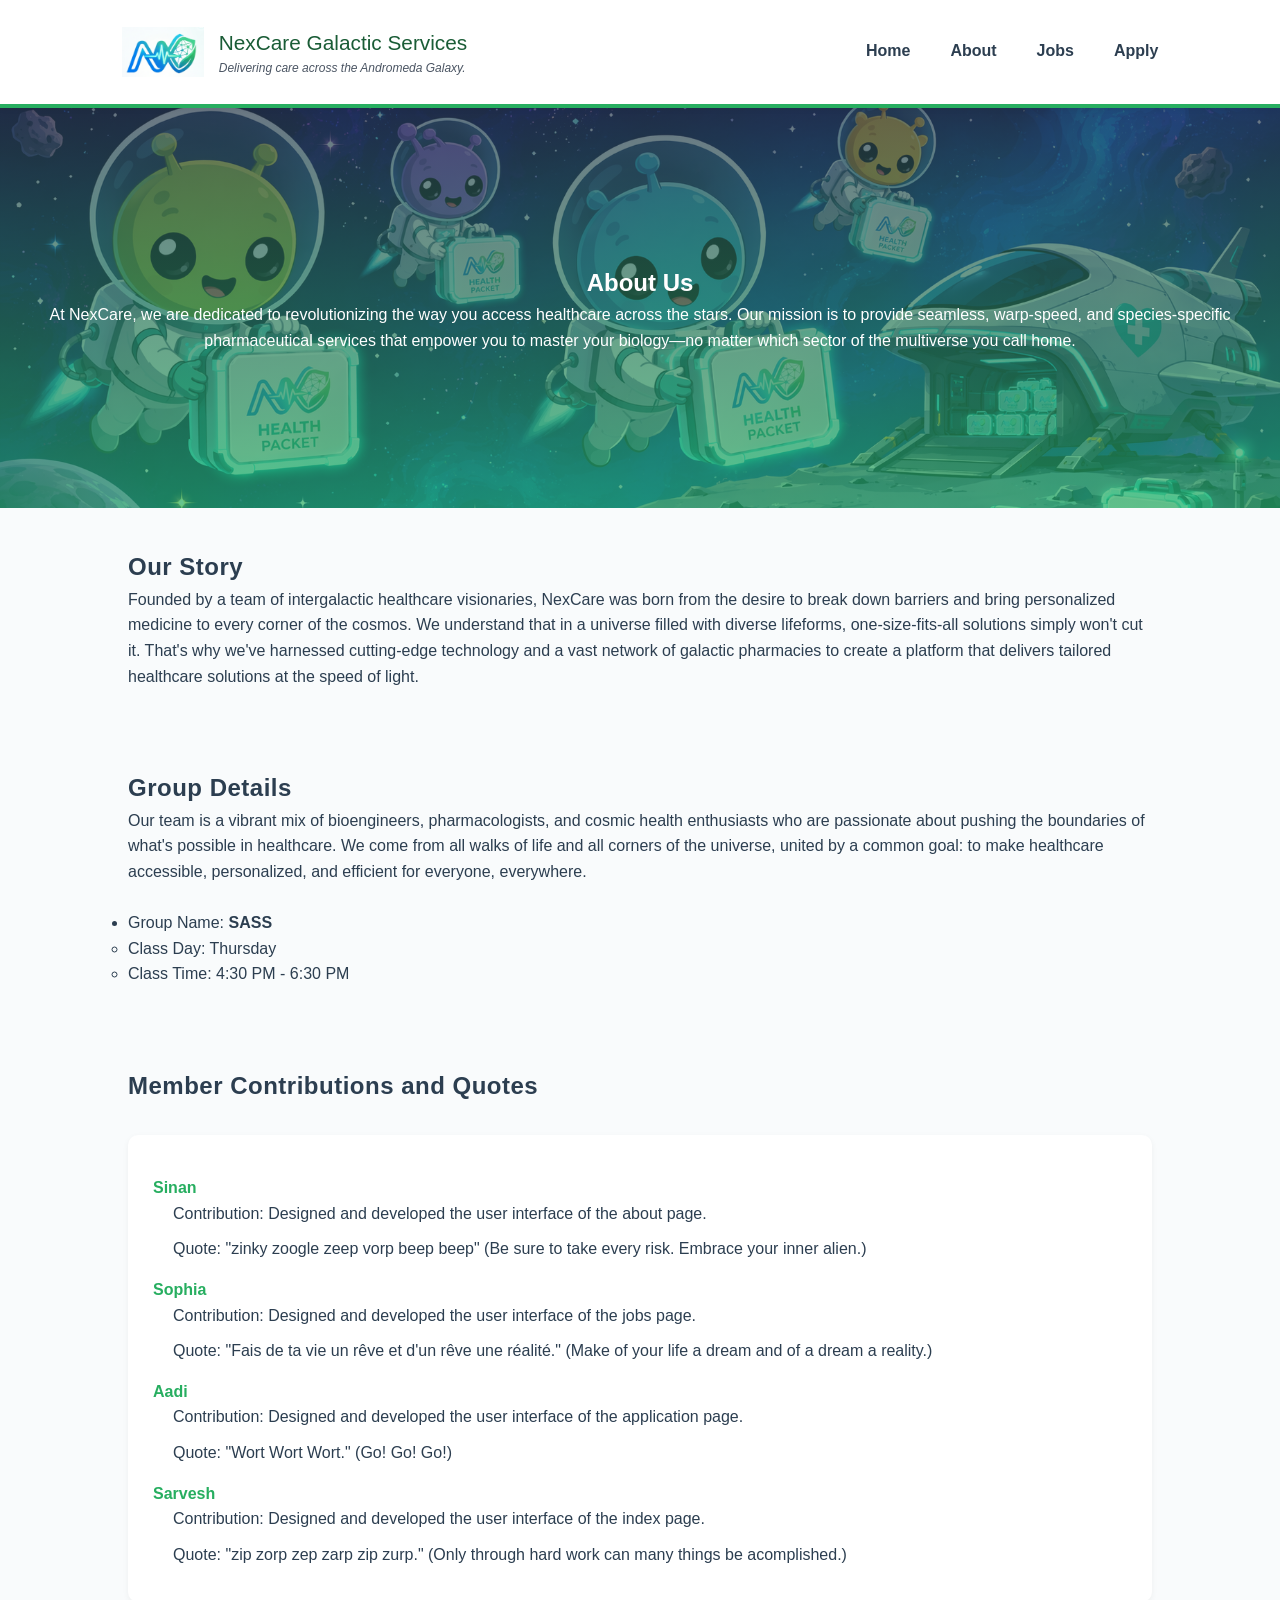
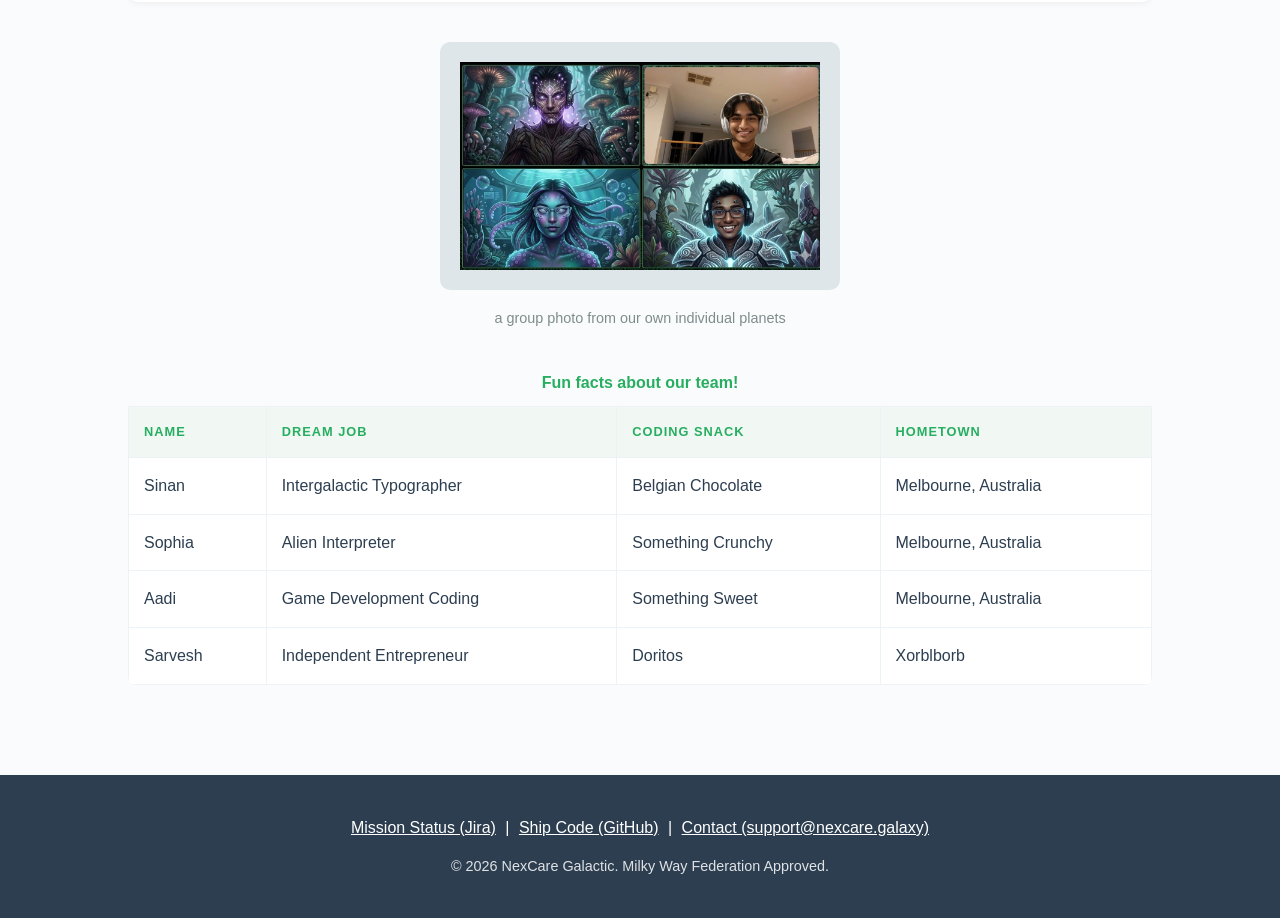
==== commit ed1be068: "final tweaks" ====
--- a/about.html
+++ b/about.html
@@ -7,7 +7,12 @@
     <meta name="author" content="Sinan, Sophia" />
     <title>About Us | NexCare Galactic Healthcare</title>
     <link rel="stylesheet" href="style/style.css" />
-  </head>
+    <style>
+    h2 {
+        letter-spacing: 0.5px;
+    }
+    </style>
+</head>
 
 <body>
     <header>
@@ -20,16 +25,16 @@
                 </div>
             </div>
             <ul class="nav-links">
-                <li><a href="index.html">Home</a></li>
-                <li><a href="about.html">About</a></li>
-                <li><a href="jobs.html">Jobs</a></li>
-                <li><a href="apply.html">Apply</a></li>
+                <li><a href="https://qwofii.github.io/Web-Technology-Proj/index.html">Home</a></li>
+                <li><a href="https://qwofii.github.io/Web-Technology-Proj/about.html">About</a></li>
+                <li><a href="https://qwofii.github.io/Web-Technology-Proj/jobs.html">Jobs</a></li>
+                <li><a href="https://qwofii.github.io/Web-Technology-Proj/apply.html">Apply</a></li>
             </ul>
         </nav>
     </header>
 
-    <section class="hero-banner-about">
-        <h2>About Us</h2>
+    <section class="hero-banner">
+        <h1>About Us</h1>
         <p>At NexCare, we are dedicated to revolutionizing the way you access healthcare across the stars. Our mission is to provide seamless, warp-speed, and species-specific pharmaceutical services that empower you to master your biology—no matter which sector of the multiverse you call home.</p>
     </section>
 
@@ -40,7 +45,7 @@
         </section>
 
         <div class="catalog-section">
-            <h1 class ="h1-white">Group Details</h1>
+            <h2>Group Details</h2>
             <p>Our team is a vibrant mix of bioengineers, pharmacologists, and cosmic health enthusiasts who are passionate about pushing the boundaries of what's possible in healthcare. We come from all walks of life and all corners of the universe, united by a common goal: to make healthcare accessible, personalized, and efficient for everyone, everywhere.</p>
             <br>
             <ul>
@@ -53,8 +58,8 @@
             </ul>
         </div>
 
-        <section class="catalog-section"> <!-- Had to use AI to come up with a class name -->
-            <h1 class="h1-white">Member Contributions and Quotes</h1>
+        <section class="catalog-section">
+            <h2>Member Contributions and Quotes</h2>
             
             <dl> 
                 <dt><strong>Sinan</strong></dt>
@@ -75,7 +80,7 @@
             </dl>
 
             <figure>
-                <img src="images/banan.jpeg" alt="Team Photo" class="team-photo"> <!-- Used AI Generation for the image-->
+                <img src="images/banan.jpeg" alt="Team Photo" class="team-photo">
                 <figcaption>a group photo from our own individual planets</figcaption>
             </figure>
 
@@ -121,12 +126,12 @@
 
     <footer>
         <div class="footer-links">
-            <a href="initial.html">Mission Status (Jira)</a> |
-            <a href="about.html">Ship Code (GitHub)</a> |
-            <a href="contact.html">Contact (support@nexcare.galaxy)</a>
+            <a href="https://webtechprojectsassignment1.atlassian.net/jira/software/projects/SCRUM/boards/1?atlOrigin=eyJpIjoiOTkwOTJiYzI1MDhlNDIyOGI4NDFhN2U3N2QzZDFlYzEiLCJwIjoiaiJ9">Mission Status (Jira)</a> |
+            <a href="https://github.com/Qwofii/Web-Technology-Proj.git">Ship Code (GitHub)</a> |
+            <a href="106499895@student.swin.edu.au">Contact (support@nexcare.galaxy)</a>
         </div>
-        <p>&copy; 2026 NexCare Galactic. Milky Way Federation Approved.</p>
+        <p style="opacity: 0.85;">&copy; 2026 NexCare Galactic. Milky Way Federation Approved.</p>
     </footer>
 
 </body>
-</html>+</html>
--- a/style/style.css
+++ b/style/style.css
@@ -54,12 +54,13 @@
 }
 .brand-name {
   font-size: 1.3rem;
-  color: #27ae60;
-}
+color: #1a5c36; /* Contrast Fix */
+}
+
 
 .brand-slogan {
   font-size: 0.75rem;
-  color: #7f8c8d;
+ color: #4b5563; /* Darkened from #7f8c8d for contrast */
   font-style: italic;
 }
 
@@ -92,7 +93,9 @@
 }
 /* Hero Banner */
 .hero-banner {
-  background-image: linear-gradient(rgba(44, 62, 80, 0.7), rgba(39, 174, 96, 0.7)), url(../images/content.png);
+  background-image:
+    linear-gradient(rgba(44, 62, 80, 0.7), rgba(39, 174, 96, 0.7)),
+    url(../images/content.png);
   background-size: cover;
   background-position: center;
   background-repeat: no-repeat;
@@ -105,20 +108,22 @@
   text-align: center;
 }
 
- .hero-banner-about {
-            background-image: linear-gradient(rgba(44, 62, 80, 0.7), rgba(39, 174, 96, 0.7)), url(../images/aboutus.png);
-            background-size: cover;
-            background-position: 10% 90%;
-            color: white;
-            padding: 40px 10%;
-            text-align: center;
-            min-height: 490px;
-            justify-content: center;
-            align-items: center;
-            /* Animation */
-            position: relative;
-            overflow:hidden;
-        }
+.hero-banner-about {
+  background-image:
+    linear-gradient(rgba(44, 62, 80, 0.7), rgba(39, 174, 96, 0.7)),
+    url(../images/aboutus.png);
+  background-size: cover;
+  background-position: 10% 90%;
+  color: white;
+  padding: 40px 10%;
+  text-align: center;
+  min-height: 490px;
+  justify-content: center;
+  align-items: center;
+  /* Animation */
+  position: relative;
+  overflow: hidden;
+}
 
 /* Search Box */
 .search-container {
@@ -128,7 +133,18 @@
   padding: 5px;
   border-radius: 50px;
 }
-
+/* Search Box Accessibility */
+.sr-only {
+  position: absolute;
+  width: 1px;
+  height: 1px;
+  padding: 0;
+  margin: -1px;
+  overflow: hidden;
+  clip: rect(0, 0, 0, 0);
+  white-space: nowrap;
+  border: 0;
+}
 .search-container input {
   padding: 12px 25px;
   width: 350px;
@@ -168,7 +184,7 @@
 
 .product-table th {
   background-color: #f1f8f4;
-  color: #27ae60;
+  color: #1a5c36; /* Contrast Fix */
 }
 
 .category-cell {
@@ -177,27 +193,24 @@
   text-align: center;
 }
 
-
-        aside.sidebar {
-            float: right;
-            width: 25%;
-            margin: 3rem;
-            padding: 1rem;
-            border: 1px solid #1a5c36;
-        }
-
-
-h1-white{
-    color: #feffff;
-    margin-bottom: 20px;
+aside.sidebar {
+  float: right;
+  width: 25%;
+  margin: 3rem;
+  padding: 1rem;
+  border: 1px solid #1a5c36;
+}
+
+h1-white {
+  color: #feffff;
+  margin-bottom: 20px;
 }
 
 h3-jobs {
-    color: #1a5c36;
-    margin-top: 30px;
-    margin-bottom: 15px;
-}
-
+  color: #1a5c36;
+  margin-top: 30px;
+  margin-bottom: 15px;
+}
 
 /* Footer Section - Updated Background */
 footer {
@@ -270,26 +283,24 @@
   top: 17%; /* determines how much of the top is visible due to scrolling up/down */
 }
 
-
-        dl {
-            background: white;
-            padding: 25px;
-            border-radius: 10px;
-            box-shadow: 0 2px 6px rgba(0,0,0,0.05);
-            margin-top: 30px;
-        }
-
-        dt {
-            font-weight: bold;
-            color: #27ae60;
-            margin-top: 15px;
-        }
-
-        dd {
-            margin-left: 20px;
-            margin-bottom: 10px;
-        }
-
+dl {
+  background: white;
+  padding: 25px;
+  border-radius: 10px;
+  box-shadow: 0 2px 6px rgba(0, 0, 0, 0.05);
+  margin-top: 30px;
+}
+
+dt {
+  font-weight: bold;
+  color: #27ae60;
+  margin-top: 15px;
+}
+
+dd {
+  margin-left: 20px;
+  margin-bottom: 10px;
+}
 
 .apply-fields {
   /* Settings for input fields on apply page */
@@ -343,79 +354,86 @@
 }
 
 figure {
-            margin: 40px auto;
-            text-align: center;
-        }
-
-        figure img {
-            width: 60%;
-            max-width: 400px;
-            border-radius: 10px;
-            background: #dfe6e9;
-            padding: 20px;
-        }
-
-        figcaption {
-            margin-top: 10px;
-            font-size: 0.9rem;
-            color: #7f8c8d;
-        }
-
-        table {
-            width: 100%;
-            border-collapse: collapse;
-            margin-top: 25px;
-            background: white;
-            border-radius: 8px;
-            overflow: hidden;
-        }
-
-        th, td {
-            border: 1px solid #edf2f7;
-            padding: 15px;
-            text-align: left;
-        }
-
-        th {
-            background-color: #f1f8f4;
-            color: #27ae60;
-            text-transform: uppercase;
-            font-size: 0.8rem;
-            letter-spacing: 1px;
-        }
-
-        caption {
-            caption-side: top;
-            font-weight: bold;
-            color: #27ae60;
-            margin-bottom: 10px;
-        }
-
-        .job-container {
-    display: grid;
-    flex-direction: row;
-    flex-wrap: nowrap;
-    justify-content: space-evenly;
-    align-items: stretch;
-    row-gap: 5;
-    gap: 2rem;
+  margin: 40px auto;
+  text-align: center;
+}
+
+figure img {
+  width: 60%;
+  max-width: 400px;
+  border-radius: 10px;
+  background: #dfe6e9;
+  padding: 20px;
+}
+
+figcaption {
+  margin-top: 10px;
+  font-size: 0.9rem;
+  color: #7f8c8d;
+}
+
+table {
+  width: 100%;
+  border-collapse: collapse;
+  margin-top: 25px;
+  background: white;
+  border-radius: 8px;
+  overflow: hidden;
+}
+
+th,
+td {
+  border: 1px solid #edf2f7;
+  padding: 15px;
+  text-align: left;
+}
+
+th {
+  background-color: #f1f8f4;
+  color: #27ae60;
+  text-transform: uppercase;
+  font-size: 0.8rem;
+  letter-spacing: 1px;
+}
+
+caption {
+  caption-side: top;
+  font-weight: bold;
+  color: #27ae60;
+  margin-bottom: 10px;
+}
+
+.job-container {
+  display: grid;
+  flex-direction: row;
+  flex-wrap: nowrap;
+  justify-content: space-evenly;
+  align-items: stretch;
+  row-gap: 5px;
+  gap: 2rem;
+ 
+}
+
+.jobs-page{
+    flex-wrap: wrap;
+    align-content: center;
 }
 
 .job-card {
-    flex: 1;
-    border: 1px solid #ddd;
-    padding: 1rem;
+  flex: 1;
+  border: 1px solid #ddd;
+  padding: 1rem;
 }
 
 .copyright {
-    font-size: 0.85rem;
-    opacity: 0.7;
+  font-size: 0.85rem;
+  opacity: 0.7;
 }
 .acknowledgement {
-    max-width: 800px;
-    margin: 0 auto 30px auto;
-    font-size: 0.95rem;
-    line-height: 1.8;
-    border-bottom: 1px solid rgba(255, 255, 255, 0.1);
-    padding-bottom: 25px;
-}+  max-width: 800px;
+  margin: 0 auto 30px auto;
+  font-size: 0.95rem;
+  line-height: 1.8;
+  border-bottom: 1px solid rgba(255, 255, 255, 0.2);
+  padding-bottom: 25px;
+}
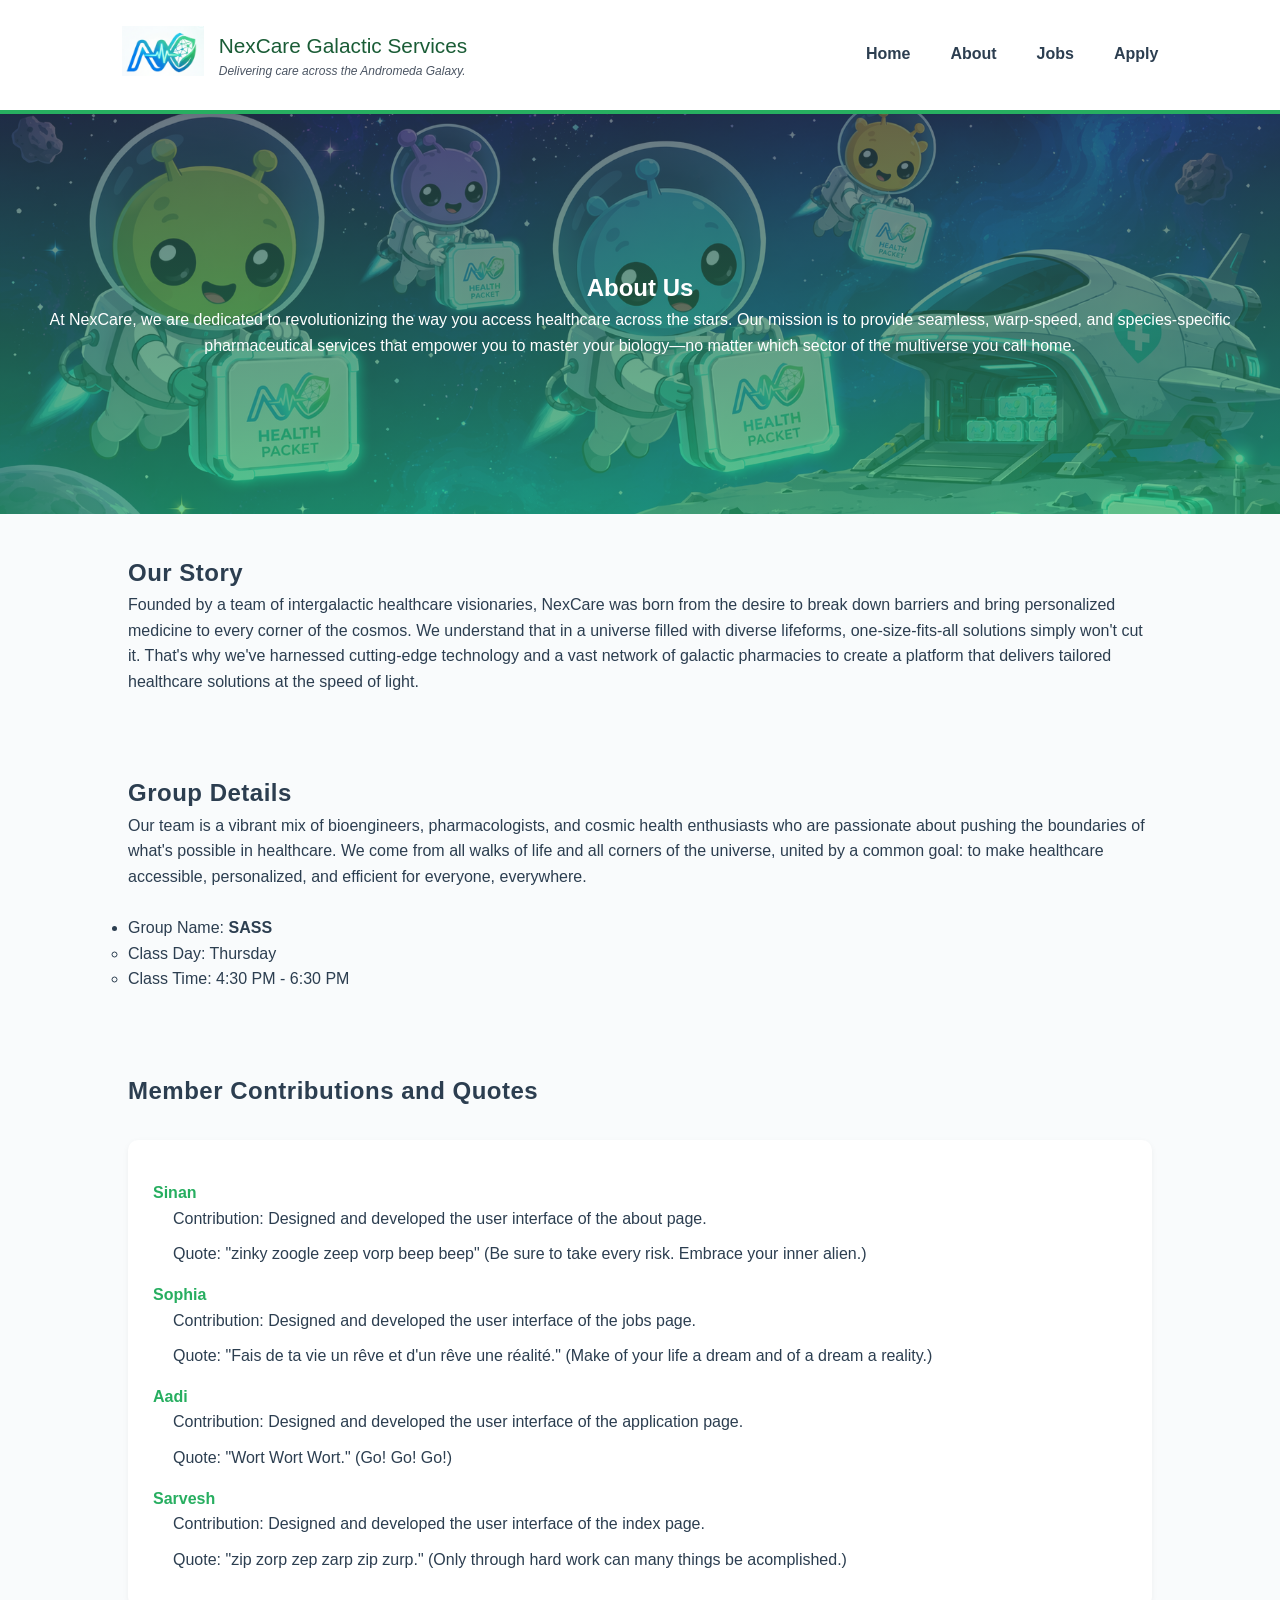
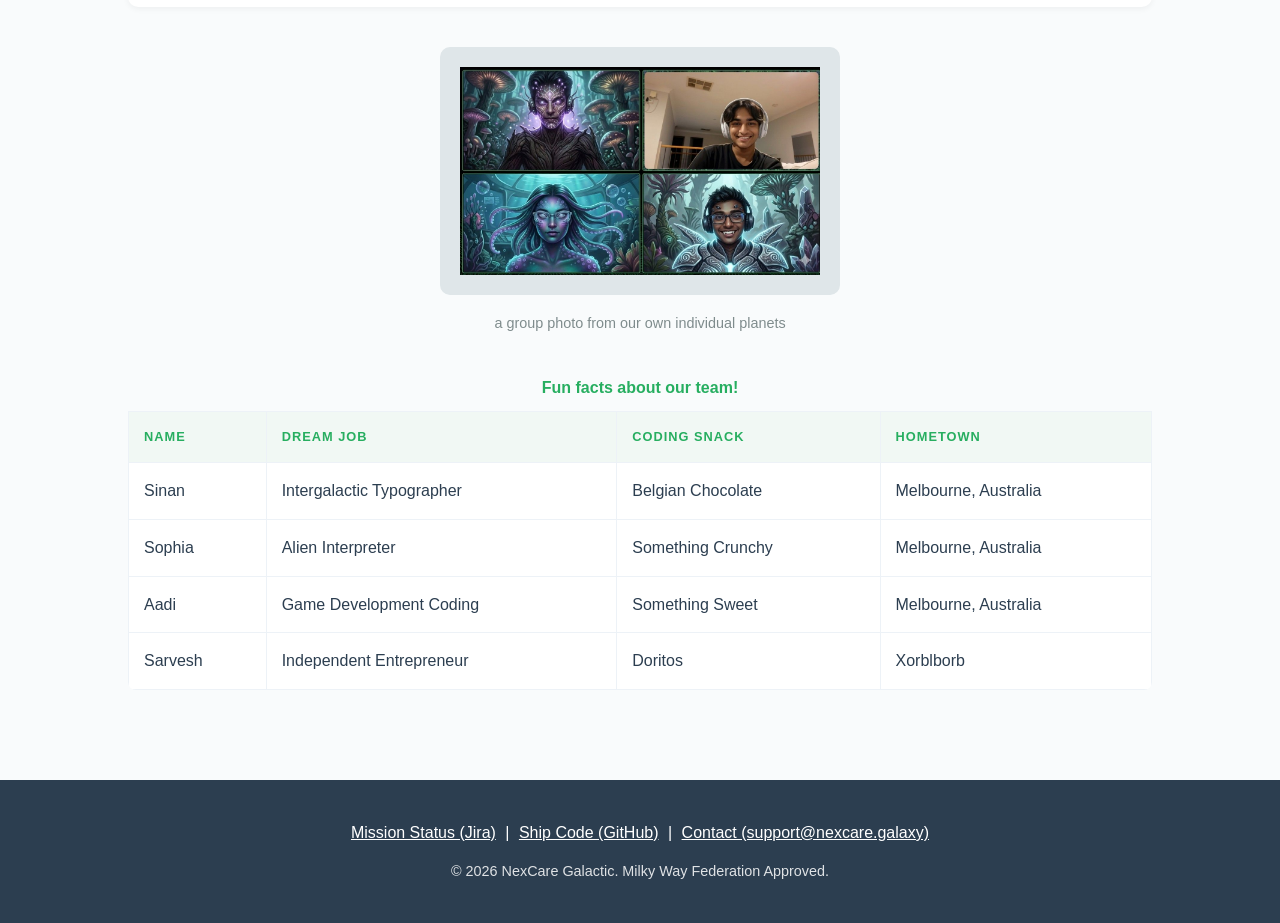
==== commit 661825d3: "Version 2.2 - added links to main page, small fixes" ====
--- a/about.html
+++ b/about.html
@@ -1,12 +1,12 @@
 <!DOCTYPE html>
 <html lang="en">
 <head>
-    <meta charset="utf-8" />
-    <meta name="description" content="About the company" />
-    <meta name="keywords" content="About, company, team" />
-    <meta name="author" content="Sinan, Sophia" />
+    <meta charset="utf-8">
+    <meta name="description" content="About the company">
+    <meta name="keywords" content="About, company, team">
+    <meta name="author" content="Sinan, Sophia">
     <title>About Us | NexCare Galactic Healthcare</title>
-    <link rel="stylesheet" href="style/style.css" />
+    <link rel="stylesheet" href="style/style.css" >
     <style>
     h2 {
         letter-spacing: 0.5px;
@@ -18,7 +18,8 @@
     <header>
         <nav class="navbar">
             <div class="brand-area">
-                <img src="images/logo.png" alt="NexCare Logo" class="logo-img">
+                <a href="https://qwofii.github.io/Web-Technology-Proj/index.html">
+                <img src="images/logo.png" alt="NexCare Logo" class="logo-img"></a>
                 <div>
                     <p class="brand-name">NexCare Galactic Services</p>
                     <p class="brand-slogan">Delivering care across the Andromeda Galaxy.</p>
@@ -128,7 +129,7 @@
         <div class="footer-links">
             <a href="https://webtechprojectsassignment1.atlassian.net/jira/software/projects/SCRUM/boards/1?atlOrigin=eyJpIjoiOTkwOTJiYzI1MDhlNDIyOGI4NDFhN2U3N2QzZDFlYzEiLCJwIjoiaiJ9">Mission Status (Jira)</a> |
             <a href="https://github.com/Qwofii/Web-Technology-Proj.git">Ship Code (GitHub)</a> |
-            <a href="106499895@student.swin.edu.au">Contact (support@nexcare.galaxy)</a>
+            <a href="mailto:106499895@student.swin.edu.au">Contact (support@nexcare.galaxy)</a>
         </div>
         <p style="opacity: 0.85;">&copy; 2026 NexCare Galactic. Milky Way Federation Approved.</p>
     </footer>
